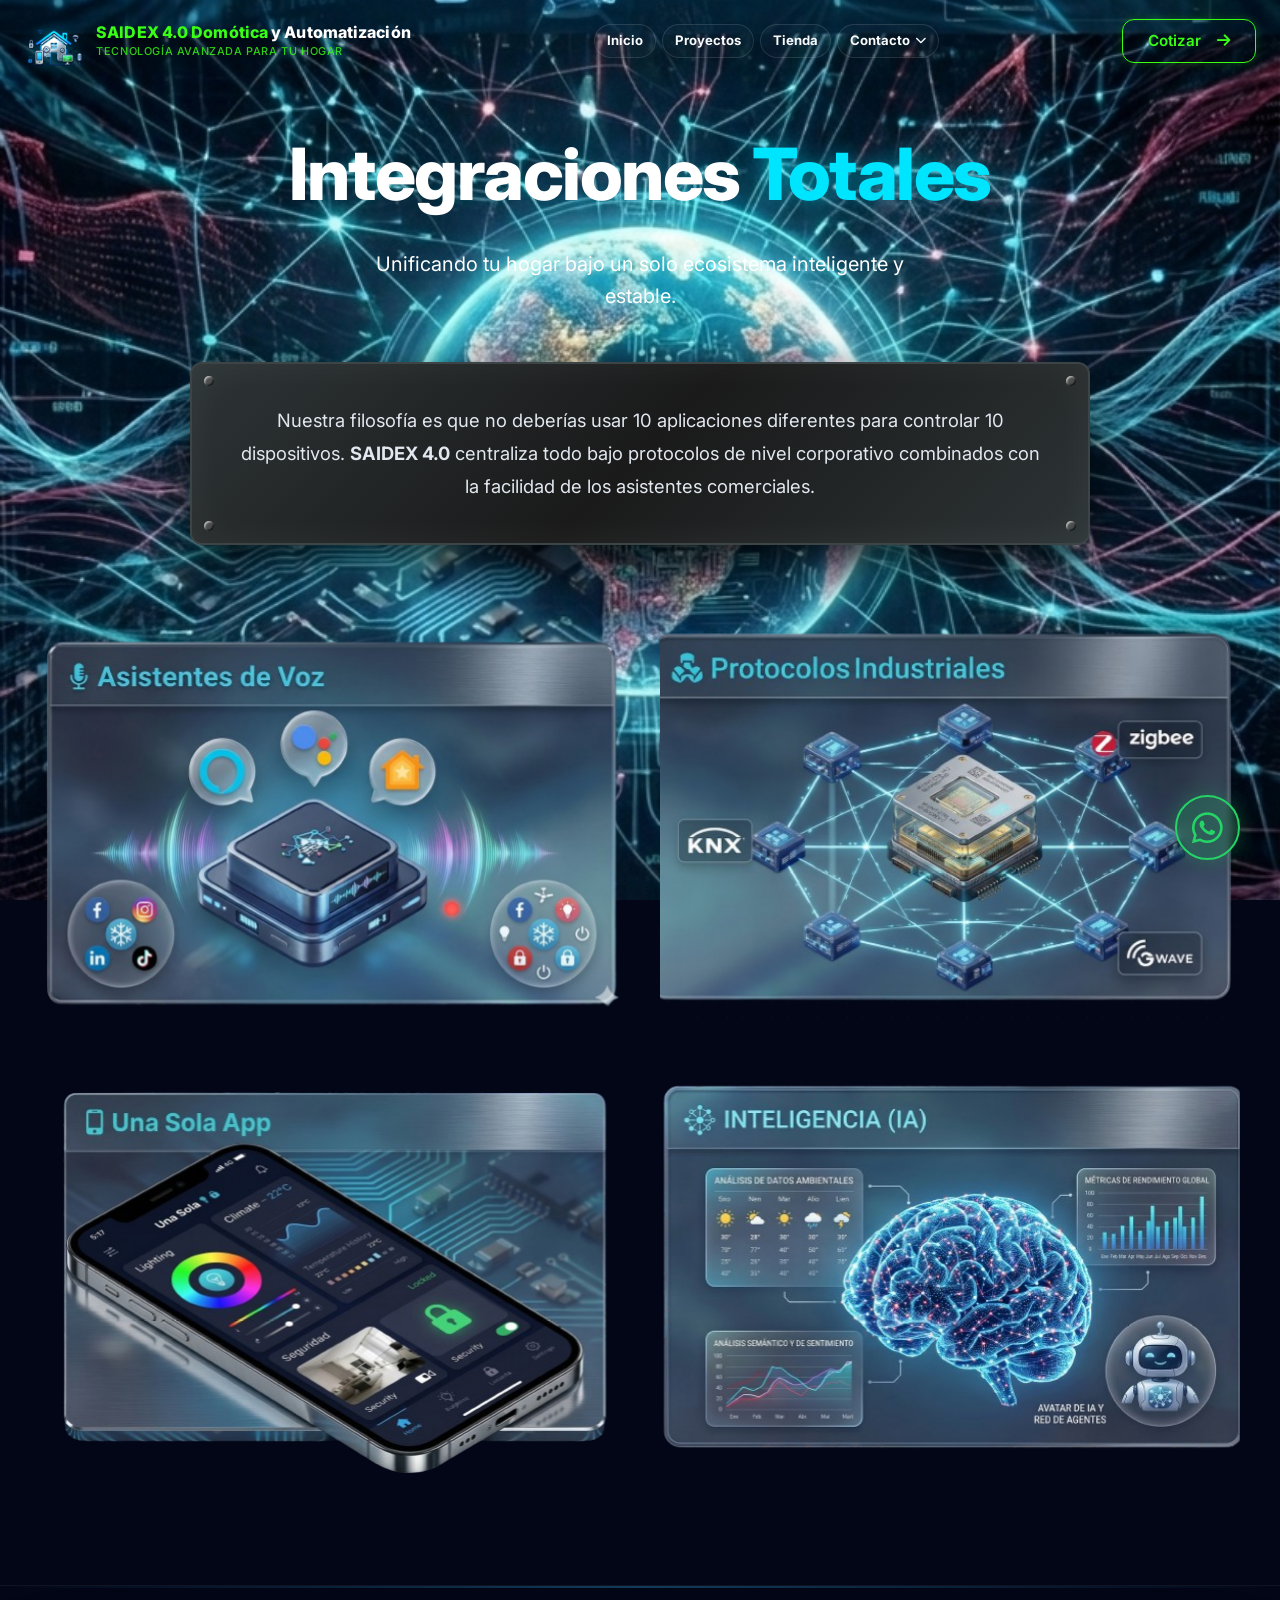
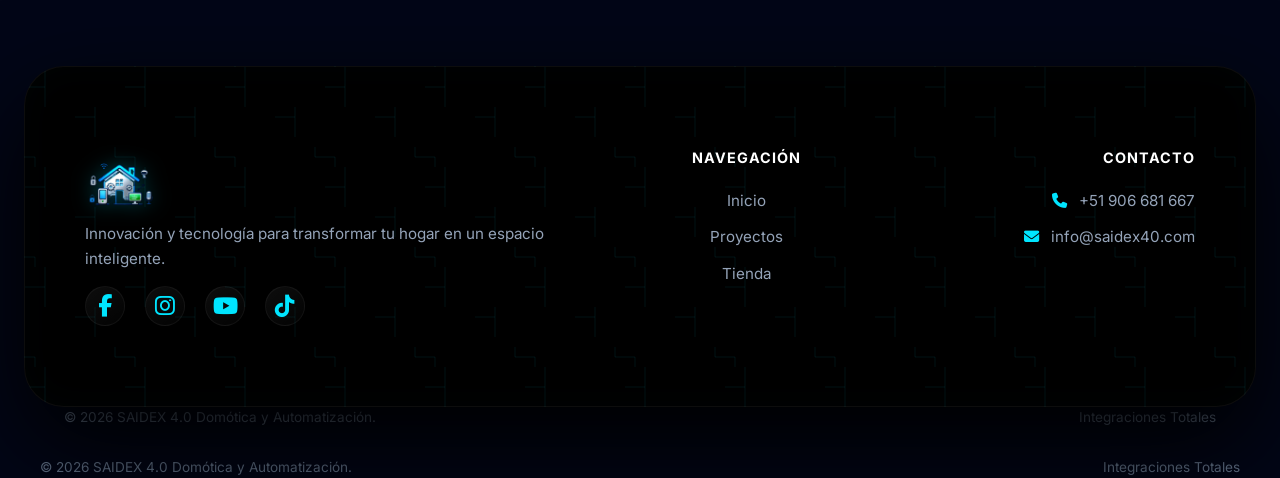
==== integraciones.html @ 04c14469 "feat: complete portal modernization with cyber-neon aesthetic and standardized footer" ====
<!DOCTYPE html>
<html lang="es">

<head>
    <meta charset="UTF-8">
    <meta name="viewport" content="width=device-width, initial-scale=1.0">
    <title>Integraciones - SAIDEX 4.0</title>
    <link rel="preconnect" href="https://fonts.googleapis.com">
    <link rel="preconnect" href="https://fonts.gstatic.com" crossorigin>
    <link href="https://fonts.googleapis.com/css2?family=Inter:wght@300;400;500;600;700;800&display=swap"
        rel="stylesheet">
    <link rel="stylesheet" href="https://cdnjs.cloudflare.com/ajax/libs/font-awesome/6.4.0/css/all.min.css">
    <link rel="stylesheet" href="css/style.css">
    <!-- Favicon -->
    <link rel="icon" type="image/png" href="assets/logo.png">
    <style>
        .bg-nodes {
            background-color: #020617;
            background-image: url('assets/integraciones.png');
            background-size: cover;
            background-position: center;
            background-attachment: fixed;
        }

        /* Brushed Metal Philosophy Panel */
        .filosofia-metal-panel {
            background: linear-gradient(135deg, #2d3436 0%, #1a1a1a 50%, #2d3436 100%);
            border: 2px solid #3d4446;
            border-radius: 12px;
            padding: 40px;
            position: relative;
            box-shadow: 0 20px 50px rgba(0, 0, 0, 0.8), inset 0 0 40px rgba(255, 255, 255, 0.05);
            max-width: 900px;
            margin: -30px auto 60px;
            text-align: center;
        }

        .filosofia-metal-panel::before,
        .filosofia-metal-panel::after,
        .filosofia-metal-panel .rivet-bl,
        .filosofia-metal-panel .rivet-br {
            content: '';
            position: absolute;
            width: 10px;
            height: 10px;
            background: #555;
            border-radius: 50%;
            box-shadow: inset -1px -1px 2px #000, inset 1px 1px 2px #fff;
            opacity: 0.8;
        }

        .filosofia-metal-panel::before {
            top: 12px;
            left: 12px;
        }

        .filosofia-metal-panel::after {
            top: 12px;
            right: 12px;
        }

        .rivet-bl {
            bottom: 12px;
            left: 12px;
        }

        .rivet-br {
            bottom: 12px;
            right: 12px;
        }

        /* Glassmorphism Feature Grid */
        .glass-feature-grid {
            display: grid;
            grid-template-columns: repeat(2, 1fr);
            gap: 40px;
            max-width: 1200px;
            margin: 0 auto;
        }

        .glass-card {
            background: transparent;
            backdrop-filter: none;
            -webkit-backdrop-filter: none;
            border: none;
            border-radius: 28px;
            padding: 0;
            text-align: left;
            transition: all 0.5s cubic-bezier(0.4, 0, 0.2, 1);
            display: flex;
            flex-direction: column;
            position: relative;
            overflow: hidden;
            height: 420px;
        }

        .glass-card:hover {
            transform: translateY(-12px) scale(1.05);
            z-index: 10;
            filter: drop-shadow(0 20px 40px rgba(0, 229, 255, 0.2));
        }

        /* Imagenes */
        .image-container-3d {
            width: 100%;
            height: 100%;
            display: flex;
            align-items: center;
            justify-content: center;
            position: relative;
            z-index: 1;
        }

        .image-container-3d img {
            width: 100%;
            height: 100%;
            object-fit: cover;
            transition: transform 0.5s ease;
        }

        .glass-card:hover .image-container-3d img {
            transform: scale(1.05) translateY(-5px);
        }

        /* Custom Badges */
        .protocol-mesh {
            position: absolute;
            top: 0;
            left: 0;
            width: 100%;
            height: 100%;
            background-image: radial-gradient(rgba(0, 229, 255, 0.1) 1px, transparent 1px);
            background-size: 15px 15px;
            opacity: 0.3;
        }

        /* Unified Pill Footer Container */
        .footer-pill {
            background-color: #000000;
            background-image: url("data:image/svg+xml,%3Csvg xmlns='http://www.w3.org/2000/svg' width='100' height='100' viewBox='0 0 100 100'%3E%3Cg stroke='%2300e5ff' stroke-opacity='0.08'%3E%3Cpath d='M0 20h20v20M20 0v20M50 50h20v20M70 40v10M90 90h10M90 80v10M10 90v10M0 90h10' fill='none'/%3E%3C/g%3E%3C/svg%3E");
            border-radius: 40px;
            padding: 80px 60px;
            margin: 0 auto;
            max-width: var(--container-max);
            display: grid;
            grid-template-columns: 1.8fr 1fr 1fr;
            gap: 50px;
            border: 1px solid rgba(255, 255, 255, 0.05);
            box-shadow: 0 40px 100px rgba(0, 0, 0, 1), inset 0 0 40px rgba(0, 229, 255, 0.02);
            position: relative;
            overflow: hidden;
        }

        @media (max-width: 900px) {
            .glass-feature-grid {
                grid-template-columns: 1fr;
                gap: 25px;
            }

            .glass-card {
                height: auto;
                min-height: 380px;
                padding: 30px;
            }

            .footer-pill {
                grid-template-columns: 1fr;
                text-align: center;
            }

            .filosofia-metal-panel {
                padding: 30px 20px;
                margin: 0 20px 40px;
            }
        }

        /* Nav Transition */
        .navbar.scrolled {
            background: rgba(2, 6, 23, 0.9);
            backdrop-filter: blur(15px);
            -webkit-backdrop-filter: blur(15px);
            padding: 15px 0;
            box-shadow: 0 4px 30px rgba(0, 0, 0, 0.3);
        }
    </style>
</head>

<body class="bg-nodes">
    <!-- Header Navigation -->
    <header class="navbar">
        <div class="container nav-container">
            <a href="index.html" class="logo">
                <img src="assets/logo.png" alt="SAIDEX 4.0" class="logo-img">
                <div class="logo-text">
                    <span class="company-name"><span class="brand-highlight">SAIDEX 4.0 Domótica</span> y
                        Automatización</span>
                    <span class="company-tagline">Tecnología avanzada para tu hogar</span>
                </div>
            </a>
            <nav class="nav-links">
                <a href="index.html" class="nav-item">Inicio</a>
                <a href="proyectos.html" class="nav-item">Proyectos</a>
                <a href="tienda.html" class="nav-item">Tienda</a>
                <a href="#contacto" class="nav-item">Contacto <i class="fa-solid fa-chevron-down"
                        style="font-size: 0.7rem; margin-left: 5px;"></i></a>
            </nav>
            <div class="nav-actions">
                <a href="index.html#cotizar" class="btn btn-primary"
                    style="background: linear-gradient(90deg, #F97316, #EA580C); border: none; padding: 10px 25px; border-radius: 12px; font-weight: 600;">Cotizar
                    <i class="fa-solid fa-arrow-right" style="margin-left: 8px;"></i></a>
            </div>
            <div class="menu-toggle" id="mobile-menu-btn">
                <i class="fa-solid fa-bars" style="color: #FFF; font-size: 1.5rem;"></i>
            </div>
        </div>
    </header>

    <main>
        <!-- Hero Section -->
        <section class="hero-integraciones" style="padding: 120px 0 80px; text-align: center;">
            <div class="container">
                <h1
                    style="font-size: 4.5rem; font-weight: 800; color: #FFF; margin-bottom: 20px; letter-spacing: -1.5px;">
                    Integraciones <span
                        style="color: #00E5FF; text-shadow: 0 0 20px rgba(0, 229, 255, 0.4);">Totales</span>
                </h1>
                <p style="font-size: 1.25rem; color: #FFFFFF; max-width: 600px; margin: 0 auto; line-height: 1.6;">
                    Unificando tu hogar bajo un solo ecosistema inteligente y estable.
                </p>
            </div>
        </section>

        <section style="padding-bottom: 100px;">
            <div class="container">
                <!-- Philosophy Brushed Metal Panel -->
                <div class="filosofia-metal-panel">
                    <span class="rivet-bl"></span>
                    <span class="rivet-br"></span>
                    <p style="font-size: 1.15rem; color: #E2E8F0; line-height: 1.8; margin: 0;">
                        Nuestra filosofía es que no deberías usar 10 aplicaciones diferentes para controlar 10
                        dispositivos.
                        <strong>SAIDEX 4.0</strong> centraliza todo bajo protocolos de nivel corporativo combinados con
                        la facilidad de los asistentes comerciales.
                    </p>
                </div>

                <!-- Integration Grid -->
                <div class="glass-feature-grid">
                    <!-- Asistentes de Voz -->
                    <div class="glass-card">
                        <div class="image-container-3d">
                            <img src="assets/asistentevoz.png" alt="Asistentes de Voz">
                        </div>
                    </div>

                    <!-- Protocolos Industriales -->
                    <div class="glass-card">
                        <div class="protocol-mesh"></div>

                        <div class="image-container-3d"
                            style="display:flex; justify-content:center; align-items:center;">
                            <img src="assets/protocolosindustriales.png" alt="Protocolo Industrial">
                        </div>
                    </div>

                    <!-- Una Sola App -->
                    <div class="glass-card">
                        <div class="image-container-3d">
                            <img src="assets/unasolaapp.png" alt="Una Sola App">
                        </div>
                    </div>

                    <!-- Inteligencia Artificial -->
                    <div class="glass-card">
                        <div class="image-container-3d">
                            <img src="assets/inteligencia.png" alt="Inteligencia Artificial">
                        </div>
                    </div>
                </div>
            </div>
        </section>
    </main>

    <!-- Footer Unified Pill -->
    <footer class="footer" id="contacto">
        <div class="container">
            <div class="footer-pill">
                <!-- Column 1: Brand -->
                <div class="brand-col">
                    <img src="assets/logo.png" alt="SAIDEX 4.0" style="height: 60px; filter: drop-shadow(0 0 10px rgba(0, 229, 255, 0.3)); margin-bottom: 15px;">
                    <p>Innovación y tecnología para transformar tu hogar en un espacio inteligente.</p>
                    <div class="social-links" style="margin-top: 15px; display: flex; gap: 20px;">
                        <a href="https://www.facebook.com/share/1DKk2KMXqo/" target="_blank" style="color: #00E5FF; font-size: 1.4rem;"><i class="fa-brands fa-facebook-f"></i></a>
                        <a href="https://www.instagram.com/capri4431?igsh=cWtvcjdqN3Vhbjgz" target="_blank" style="color: #00E5FF; font-size: 1.4rem;"><i class="fa-brands fa-instagram"></i></a>
                        <a href="https://youtube.com/@jesusronaldocesararellanas5388/community?si=2w9Oj341CV9DP4Bu" target="_blank" style="color: #00E5FF; font-size: 1.4rem;"><i class="fa-brands fa-youtube"></i></a>
                        <a href="https://www.tiktok.com/@arellanasanchez2006" target="_blank" style="color: #00E5FF; font-size: 1.4rem;"><i class="fa-brands fa-tiktok"></i></a>
                    </div>
                </div>

                <!-- Column 2: Navigation -->
                <div class="nav-col">
                    <h4>NAVEGACIÓN</h4>
                    <ul>
                        <li><a href="index.html">Inicio</a></li>
                        <li><a href="proyectos.html">Proyectos</a></li>
                        <li><a href="tienda.html">Tienda</a></li>
                    </ul>
                </div>

                <!-- Column 3: Contact -->
                <div class="contact-col">
                    <h4>CONTACTO</h4>
                    <ul>
                        <li><i class="fa-solid fa-phone" style="color: #00E5FF; margin-right:8px;"></i> +51 906 681 667</li>
                        <li><i class="fa-solid fa-envelope" style="color: #00E5FF; margin-right:8px;"></i> info@saidex40.com</li>
                    </ul>
                </div>
            </div>
            <div style="display:flex; justify-content: space-between; padding: 0 40px;">
                <p style="color: #64748B; font-size: 0.85rem;">&copy; 2026 SAIDEX 4.0 Domótica y Automatización.</p>
                <p style="color: #64748B; font-size: 0.85rem;">Integraciones Totales</p>
            </div>
        </div>
    </footer>
            <div style="display:flex; justify-content: space-between; padding: 0 40px;">
                <p style="color: #64748B; font-size: 0.85rem;">&copy; 2026 SAIDEX 4.0 Domótica y Automatización.</p>
                <p style="color: #64748B; font-size: 0.85rem;">Integraciones Totales</p>
            </div>
        </div>
    </footer>

    <!-- Floating WhatsApp Button Redesigned -->
    <a href="https://wa.me/51906681667" class="whatsapp-float"
        style="position: fixed; bottom: 40px; right: 40px; width: 65px; height: 65px; background: rgba(37, 211, 102, 0.2); backdrop-filter: blur(5px); border: 2px solid #25D366; color: #25D366; border-radius: 50%; display: flex; align-items: center; justify-content: center; font-size: 2.2rem; z-index: 100; box-shadow: 0 0 20px rgba(37, 211, 102, 0.3);"
        target="_blank" rel="noopener noreferrer">
        <i class="fa-brands fa-whatsapp"></i>
    </a>
    <script src="js/script.js"></script>
</body>

</html>
---- css/style.css ----
/* 
  Theme Variables 
*/
:root {
  /* Colors */
  --bg-dark-primary: #020617;
  /* Very dark blue for header/footer */
  --bg-dark-secondary: #0F172A;
  /* Slightly lighter for hero/stats */
  --bg-dark-surface: #1E293B;
  /* For dark cards or elements */

  --bg-light: #F8FAFC;
  /* White/Light gray section background */
  --bg-white: #FFFFFF;

  --brand-orange: #F97316;
  --brand-orange-hover: #EA580C;

  --brand-blue-accent: #38BDF8;
  /* Light blue neon accent text */
  --brand-blue-secondary: #0EA5E9;
  --brand-cyan: #00E5FF;
  --neon-green: #39FF14;
  --neon-green-glow: rgba(57, 255, 20, 0.5);
  --menu-blue: #87CEEB;
  --menu-blue-glow: rgba(135, 206, 235, 0.5);

  /* Text Colors */
  --text-white: #F8FAFC;
  --text-dark: #0F172A;
  --text-gray-light: #94A3B8;
  /* Gray for dark backgrounds */
  --text-gray-dark: #475569;
  /* Gray for light backgrounds */

  /* Layout */
  --container-max: 1280px;
  --section-padding: 80px 20px;

  /* Typography */
  --font-primary: 'Inter', sans-serif;

  /* Effects */
  --shadow-sm: 0 1px 2px 0 rgb(0 0 0 / 0.05);
  --shadow-md: 0 4px 6px -1px rgb(0 0 0 / 0.1), 0 2px 4px -2px rgb(0 0 0 / 0.1);
  --shadow-lg: 0 10px 15px -3px rgb(0 0 0 / 0.1), 0 4px 6px -4px rgb(0 0 0 / 0.1);

  --transition: 0.3s ease-in-out;
}

/* 
  Reset & Base styles
*/
* {
  margin: 0;
  padding: 0;
  box-sizing: border-box;
}

html {
  scroll-behavior: smooth;
}

body {
  font-family: var(--font-primary);
  background-color: var(--bg-dark-secondary);
  color: var(--text-white);
  line-height: 1.5;
  -webkit-font-smoothing: antialiased;
}

/* 
  ANIMATION FRAMEWORK - PHASE 1
*/
.reveal-on-scroll {
  opacity: 0;
  transform: translate3d(0, 40px, 0) scale(0.98);
  filter: blur(8px);
  transition: 
    opacity 1s cubic-bezier(0.22, 1, 0.36, 1),
    transform 1s cubic-bezier(0.22, 1, 0.36, 1),
    filter 0.9s ease;
  transition-delay: var(--reveal-delay, 0ms);
  will-change: opacity, transform, filter;
}

.reveal-on-scroll.reveal-left { transform: translate3d(-50px, 0, 0) scale(0.98); }
.reveal-on-scroll.reveal-right { transform: translate3d(50px, 0, 0) scale(0.98); }
.reveal-on-scroll.reveal-zoom { transform: translate3d(0, 30px, 0) scale(0.9); }

.reveal-on-scroll.is-visible {
  opacity: 1;
  transform: translate3d(0, 0, 0) scale(1);
  filter: blur(0);
}

/* Hero Specific Adjustments */
.hero .reveal-on-scroll {
  transition-duration: 1.2s;
}

/* Keyframes for Hero Interactivity */
@keyframes heroFloat {
  0%, 100% { transform: translate3d(0, 0, 0) rotate(-5deg); }
  50% { transform: translate3d(0, -15px, 0) rotate(-3.5deg); }
}

@keyframes heroGlowPulse {
  0%, 100% { box-shadow: 0 20px 50px rgba(0, 0, 0, 0.5), 0 0 30px rgba(56, 189, 248, 0.15); }
  50% { box-shadow: 0 30px 70px rgba(0, 0, 0, 0.6), 0 0 60px rgba(56, 189, 248, 0.35); }
}

/* Reduced Motion Support */
@media (prefers-reduced-motion: reduce) {
  .reveal-on-scroll {
    opacity: 1 !important;
    transform: none !important;
    filter: none !important;
    transition: none !important;
  }
}


.container {
  width: 100%;
  max-width: var(--container-max);
  margin: 0 auto;
  padding: 0 24px;
}

a {
  text-decoration: none;
  color: inherit;
  transition: var(--transition);
}

ul {
  list-style: none;
}

img {
  max-width: 100%;
  display: block;
}

/* 
  Buttons 
*/
.btn {
  display: inline-flex;
  align-items: center;
  justify-content: center;
  gap: 8px;
  padding: 10px 24px;
  font-size: 0.95rem;
  font-weight: 600;
  border-radius: 6px;
  cursor: pointer;
  transition: var(--transition);
  border: 1px solid transparent;
}

.btn-primary {
  background-color: var(--brand-orange);
  color: #fff;
}

.btn-primary:hover {
  background-color: var(--brand-orange-hover);
  transform: translateY(-2px);
  box-shadow: 0 4px 14px rgba(249, 115, 22, 0.4);
}

.btn-outline {
  background-color: transparent;
  color: var(--text-white);
  border-color: rgba(255, 255, 255, 0.2);
}

.btn-outline:hover {
  background-color: rgba(255, 255, 255, 0.05);
  border-color: var(--text-white);
}

.btn-cyan {
  background-color: #00E5FF;
  color: #020617;
  border-color: transparent;
  font-weight: 700;
}

.btn-cyan:hover {
  background-color: #00B8D4;
  transform: translateY(-2px);
  box-shadow: 0 4px 14px rgba(0, 229, 255, 0.5);
  color: #020617;
}

/* 
  Header & Navbar 
*/
.navbar {
  position: fixed;
  top: 0;
  width: 100%;
  background-color: transparent;
  min-height: 80px;
  backdrop-filter: none;
  border-bottom: 1px solid transparent;
  z-index: 1000;
  padding: 15px 0;
  transition: all 0.4s ease;
}

.navbar.scrolled {
  background-color: rgba(2, 6, 23, 0.95);
  backdrop-filter: blur(10px);
  -webkit-backdrop-filter: blur(10px);
  border-bottom: 1px solid rgba(255, 255, 255, 0.05);
  box-shadow: 0 4px 20px rgba(0, 0, 0, 0.5);
}

.nav-container {
  display: flex;
  align-items: center;
  justify-content: space-between;
  width: 100%;
}

/* Logo */
.logo {
  display: flex;
  align-items: center;
  gap: 12px;
  text-decoration: none;
  min-width: fit-content;
}

.logo-img {
  height: 52px;
  width: auto;
  object-fit: contain;
  transition: transform 0.3s ease;
  animation: rotateLogo3D 10s linear infinite;
  filter: drop-shadow(0 0 8px rgba(0, 229, 255, 0.3));
  transform-style: preserve-3d;
}

@keyframes rotateLogo3D {
  0% { transform: perspective(500px) rotateY(0deg); }
  100% { transform: perspective(500px) rotateY(360deg); }
}

.logo-text {
  display: flex;
  flex-direction: column;
  justify-content: center;
}

.company-name {
  color: #FFF;
  font-size: 1.0rem;
  font-weight: 800;
  line-height: 1.2;
  letter-spacing: 0.1px;
  white-space: nowrap;
}

.brand-highlight {
  color: var(--neon-green);
  display: inline-block;
}

.company-tagline {
  color: var(--neon-green);
  font-size: 0.68rem;
  font-weight: 500;
  text-transform: uppercase;
  letter-spacing: 0.6px;
  margin-top: 1px;
  opacity: 0.8;
}

.logo:hover .logo-img {
  transform: scale(1.05);
}

/* Nav Links */
.nav-links {
  display: flex;
  align-items: center;
  gap: 6px;
  flex: 1;
  justify-content: center;
  /* Center the menu in the available space */
}

.nav-item {
  color: var(--text-white);
  font-size: 0.82rem;
  font-weight: 700;
  position: relative;
  padding: 6px 12px;
  border: 1px solid rgba(255, 255, 255, 0.12);
  border-radius: 50px;
  /* Pillow-style buttons like modern UI */
  transition: all 0.3s cubic-bezier(0.4, 0, 0.2, 1);
  text-decoration: none;
  background: rgba(255, 255, 255, 0.02);
  display: flex;
  align-items: center;
  justify-content: center;
  white-space: nowrap;
}

.nav-item:hover,
.nav-item.active {
  color: var(--bg-dark-primary) !important;
  border-color: var(--neon-green) !important;
  box-shadow: 0 0 12px var(--neon-green-glow);
  background: var(--neon-green) !important;
  transform: translateY(-1px);
}

.nav-item.active {
  background: var(--neon-green);
  color: var(--bg-dark-primary) !important;
  border-color: var(--neon-green);
  box-shadow: 0 0 8px var(--neon-green);
}

/* Remove old underline */
.nav-item.active::after {
  display: none !important;
}

.dropdown-icon {
  font-size: 0.7rem;
  margin-left: 6px;
  transition: transform 0.3s ease;
}

.nav-item a {
  color: inherit;
  text-decoration: none;
  display: flex;
  align-items: center;
  gap: 6px;
  line-height: 1;
}

.nav-item:hover .dropdown-icon {
  transform: rotate(180deg);
  color: var(--bg-dark-primary);
}

/* Nav Actions - Neon Green Outlines */
.nav-actions {
  display: flex;
  align-items: center;
  gap: 15px;
}

.btn-primary {
  background: transparent !important;
  border: 1px solid var(--neon-green) !important;
  color: var(--neon-green) !important;
  box-shadow: 0 0 10px rgba(57, 255, 20, 0.2);
}

.btn-primary:hover {
  background: var(--neon-green) !important;
  color: #000 !important;
  box-shadow: 0 0 20px var(--neon-green-glow);
  transform: translateY(-2px);
}

.btn-outline {
  border: 1px solid rgba(255, 255, 255, 0.2) !important;
  color: #FFF !important;
}

.btn-outline:hover {
  border-color: var(--neon-green) !important;
  color: var(--neon-green) !important;
  box-shadow: 0 0 15px var(--neon-green-glow);
}

/* Mega Menu Dropdown */
.has-dropdown {
  position: relative;
}

.mega-menu {
  position: absolute;
  top: 100%;
  left: 50%;
  transform: translateX(-50%) translateY(10px);
  background-color: var(--bg-dark-surface);
  border: 1px solid rgba(255, 255, 255, 0.1);
  border-radius: 8px;
  padding: 24px;
  width: max-content;
  opacity: 0;
  visibility: hidden;
  transition: all 0.3s ease;
  box-shadow: var(--shadow-lg);
  margin-top: 10px;
}

.has-dropdown:hover .mega-menu {
  opacity: 1;
  visibility: visible;
  transform: translateX(-50%) translateY(0);
}

.mega-menu-content {
  display: flex;
  gap: 48px;
}

.mega-col h3 {
  font-size: 0.95rem;
  color: var(--text-white);
  margin-bottom: 16px;
  padding-bottom: 8px;
  border-bottom: 1px solid rgba(255, 255, 255, 0.1);
}

.mega-col ul {
  display: flex;
  flex-direction: column;
  gap: 12px;
}

.mega-col a {
  color: var(--text-gray-light);
  font-size: 0.85rem;
  transition: var(--transition);
}

.mega-col a:hover {
  color: var(--brand-blue-accent);
}

/* Nav Actions */
.nav-actions {
  display: flex;
  align-items: center;
  gap: 16px;
}

.menu-toggle {
  display: none;
  background: none;
  border: none;
  color: var(--text-white);
  font-size: 1.5rem;
  cursor: pointer;
}

/* 
  Hero Section 
*/
.hero {
  position: relative;
  min-height: 90vh;
  display: flex;
  align-items: center;
  padding-top: 80px;
  /* Offset for fixed header */
  background-color: var(--bg-dark-primary);
  overflow: hidden;
}

/* Hero Carousel */
.hero-carousel {
  position: absolute;
  top: 0;
  left: 0;
  width: 100%;
  height: 100%;
  z-index: 0;
  overflow: hidden;
}

.carousel-slide {
  position: absolute;
  top: 0;
  left: 0;
  width: 100%;
  height: 100%;
  background-size: cover;
  background-position: center;
  opacity: 0;
  transition: opacity 1.5s ease-in-out, transform 8s linear;
  transform: scale(1);
}

.carousel-slide.active {
  opacity: 1;
  transform: scale(1.1);
  /* Soft zoom parallax */
}

/* Particles Canvas */
.particle-canvas {
  position: absolute;
  top: 0;
  left: 0;
  width: 100%;
  height: 100%;
  z-index: 1;
  pointer-events: none;
}



.hero-container {
  display: grid;
  grid-template-columns: 60% 40%;
  align-items: center;
  position: relative;
  z-index: 2;
  height: 100%;
}



.hero-title {
  font-size: 4rem;
  font-weight: 800;
  line-height: 1.1;
  margin-bottom: 24px;
  color: #FFFFFF;
  text-shadow: 0 4px 15px rgba(0, 0, 0, 0.9), 0 2px 5px rgba(0, 0, 0, 0.8);
}

.text-neon-blue {
  color: #00E5FF;
  text-shadow: 0 0 15px rgba(0, 229, 255, 0.6), 0 0 30px rgba(0, 229, 255, 0.3);
}

.hero-subtitle {
  font-size: 1.5rem;
  font-weight: 600;
  margin-bottom: 16px;
  color: #FFFFFF;
  text-shadow: 0 4px 10px rgba(0, 0, 0, 0.9), 0 2px 5px rgba(0, 0, 0, 0.8);
}

.hero-text {
  font-size: 1.1rem;
  color: #FFFFFF;
  max-width: 90%;
  margin-bottom: 40px;
  text-shadow: 0 2px 10px rgba(0, 0, 0, 0.9);
}

.hero-actions {
  display: flex;
  gap: 20px;
  margin-bottom: 40px;
}

.btn-large {
  padding: 14px 32px;
  font-size: 1.1rem;
}

.hero-trust {
  display: flex;
  gap: 24px;
  font-size: 0.9rem;
  color: var(--text-gray-light);
}

.hero-trust span {
  display: flex;
  align-items: center;
  gap: 8px;
}

.hero-trust i {
  color: var(--brand-blue-accent);
}

.hero-image {
  display: flex;
  justify-content: flex-end;
  position: relative;
}

/* Smartphone Mockup Placeholder */
.phone-mockup-placeholder {
  width: 320px;
  height: 650px;
  background: url('https://images.unsplash.com/photo-1555774698-0b77e0d5fac6?ixlib=rb-4.0.3&auto=format&fit=crop&w=600&q=80') center/cover;
  border-radius: 40px;
  border: 10px solid #1E293B;
  box-shadow: 0 20px 50px rgba(0, 0, 0, 0.5), 0 0 40px rgba(56, 189, 248, 0.2);
  transform: rotate(-5deg);
  transform-origin: center center;
  animation: heroFloat 8s ease-in-out infinite, heroGlowPulse 5s ease-in-out infinite;
}

/* 
  About Section
*/
.about-section {
  padding: 100px 0;
  position: relative;
  background-color: var(--bg-white);
}

.relative-z {
  position: relative;
  z-index: 2;
}

.about-glass-grid {
  display: grid;
  grid-template-columns: 1fr 1fr;
  gap: 30px;
}

.about-glass-card {
  background: var(--bg-light);
  border: 1px solid rgba(0, 0, 0, 0.05);
  border-radius: 16px;
  box-shadow: 0 10px 30px rgba(0, 0, 0, 0.03);
  transition: transform 0.3s ease, border-color 0.3s ease, box-shadow 0.3s ease;
}

.about-glass-card:hover {
  transform: translateY(-5px);
  border-color: rgba(14, 165, 233, 0.3);
  box-shadow: 0 15px 35px rgba(0, 0, 0, 0.08);
}

.glass-card-content {
  padding: 40px;
}

.about-glass-subtitle {
  font-size: 1.5rem;
  color: var(--text-dark);
  font-weight: 700;
  margin-bottom: 20px;
}

.about-glass-text {
  color: var(--text-gray-dark);
  font-size: 0.95rem;
  line-height: 1.8;
  margin-bottom: 0;
}

.about-glass-list {
  display: flex;
  flex-direction: column;
  gap: 25px;
}

.about-glass-list li {
  display: flex;
  align-items: flex-start;
  gap: 16px;
  color: var(--text-gray-dark);
  line-height: 1.6;
}

.about-glass-list i {
  font-size: 1.5rem;
  color: var(--brand-blue-accent);
  margin-top: 2px;
}

.about-glass-list strong {
  color: var(--text-dark);
  font-weight: 600;
}

@media (max-width: 1024px) {
  .about-glass-grid {
    grid-template-columns: 1fr;
  }
}



/* 
  Features Strip 
*/
.features-strip {
  background-color: var(--bg-dark-secondary);
  padding: 40px 0;
  border-bottom: 1px solid rgba(255, 255, 255, 0.05);
  box-shadow: var(--shadow-lg);
  position: relative;
  z-index: 10;
}

.features-container {
  display: flex;
  justify-content: space-between;
  align-items: center;
}

.feature-item {
  display: flex;
  align-items: center;
  gap: 16px;
  flex: 1;
  padding: 0 20px;
  border-right: 1px solid rgba(255, 255, 255, 0.1);
}

.feature-item:last-child {
  border-right: none;
}

.feature-icon {
  font-size: 2rem;
  color: var(--brand-blue-secondary);
  display: flex;
  align-items: center;
  justify-content: center;
  width: 50px;
  height: 50px;
  background-color: rgba(14, 165, 233, 0.1);
  border-radius: 12px;
}

.feature-text h4 {
  font-size: 1rem;
  margin-bottom: 4px;
  color: var(--text-white);
}

.feature-text p {
  font-size: 0.85rem;
  color: var(--text-gray-light);
}

/* 
  Solutions and Projects Section
*/
.bg-light {
  background-color: var(--bg-light);
}

.dark-text {
  color: var(--text-dark);
}

.solutions-projects-section {
  padding: 80px 0;
}

.main-grid {
  display: grid;
  grid-template-columns: 2.5fr 1fr;
  gap: 40px;
}

.section-header {
  margin-bottom: 30px;
  display: flex;
  align-items: center;
}

.center-title {
  justify-content: center;
  gap: 20px;
}

.space-between {
  justify-content: space-between;
}

.dots-decorator {
  color: var(--brand-blue-secondary);
  font-size: 1.5rem;
  letter-spacing: 2px;
}

.section-title {
  font-size: 2rem;
  font-weight: 700;
}

/* Solution Cards */
.solutions-grid {
  display: grid;
  grid-template-columns: repeat(3, 1fr);
  gap: 24px;
}

.solution-card {
  background-color: var(--bg-white);
  border-radius: 12px;
  overflow: hidden;
  box-shadow: var(--shadow-md);
  transition: var(--transition);
  border: 1px solid rgba(0, 0, 0, 0.05);
}

.solution-card:hover {
  transform: translateY(-2px);
  box-shadow: 0 10px 20px rgba(56, 189, 248, 0.4), 0 0 15px var(--brand-blue-accent);
}

/* Micro-animations for Links */
.nav-item {
  position: relative;
}

.nav-item::after {
  content: '';
  position: absolute;
  bottom: -5px;
  left: 50%;
  width: 0;
  height: 2px;
  background: var(--brand-blue-secondary);
  transition: all 0.3s ease;
  transform: translateX(-50%);
}

.nav-item:hover::after {
  width: 80%;
  box-shadow: 0 0 10px var(--brand-blue-accent);
}

/* Scroll Down Indicator */
.scroll-indicator {
  position: absolute;
  bottom: 30px;
  left: 50%;
  transform: translateX(-50%);
  display: flex;
  flex-direction: column;
  align-items: center;
  gap: 8px;
  color: var(--brand-blue-secondary);
  font-size: 0.8rem;
  font-weight: 500;
  opacity: 0.7;
  cursor: pointer;
  z-index: 10;
}

.mouse-icon {
  width: 24px;
  height: 40px;
  border: 2px solid var(--brand-blue-secondary);
  border-radius: 12px;
  position: relative;
}

.mouse-wheel {
  width: 4px;
  height: 8px;
  background: var(--brand-blue-secondary);
  border-radius: 2px;
  position: absolute;
  top: 8px;
  left: 50%;
  transform: translateX(-50%);
  animation: mouseScroll 1.5s infinite;
}

@keyframes mouseScroll {
  0% { transform: translate(-50%, 0); opacity: 1; }
  100% { transform: translate(-50%, 15px); opacity: 0; }
}


.card-image {
  position: relative;
  height: 180px;
}

.img-placeholder {
  width: 100%;
  height: 100%;
  background-color: #E2E8F0;
  background-size: cover;
  background-position: center;
}

.bg-blue-img {
  background-image: url('../assets/thumb_sistemas.png');
}

.bg-blue-img2 {
  background-image: url('../assets/thumb_integraciones.png');
}

.bg-blue-img3 {
  background-image: url('../assets/thumb_servicios.png');
}

.card-icon {
  position: absolute;
  bottom: -20px;
  left: 20px;
  width: 50px;
  height: 50px;
  background-color: var(--bg-dark-primary);
  color: var(--brand-blue-secondary);
  border-radius: 50%;
  display: flex;
  align-items: center;
  justify-content: center;
  font-size: 1.2rem;
  border: 4px solid var(--bg-white);
  box-shadow: var(--shadow-sm);
}

.card-content {
  padding: 30px 20px 20px;
}

.card-content h3 {
  color: var(--text-dark);
  font-size: 1.25rem;
  margin-bottom: 16px;
}

.card-content ul {
  margin-bottom: 24px;
}

.card-content li {
  color: var(--text-gray-dark);
  font-size: 0.9rem;
  margin-bottom: 8px;
  display: flex;
  align-items: flex-start;
  gap: 8px;
}

.text-green {
  color: #10B981;
  margin-top: 4px;
}

.btn-text {
  color: var(--brand-blue-secondary);
  font-weight: 600;
  font-size: 0.95rem;
  display: inline-flex;
  align-items: center;
  gap: 8px;
}

.btn-text:hover {
  color: var(--brand-blue-accent);
}

/* Projects Column */
.btn-text-small {
  color: var(--brand-blue-secondary);
  font-size: 0.85rem;
  font-weight: 600;
}

.projects-list {
  display: flex;
  flex-direction: column;
  gap: 20px;
}

.project-mini-card {
  background-color: var(--bg-white);
  border-radius: 12px;
  overflow: hidden;
  box-shadow: var(--shadow-sm);
}

.project-img {
  height: 120px;
  position: relative;
  background-size: cover;
  background-position: center;
}

.bg-house-img {
  background-image: url('../assets/thumb_residencial.png');
}

.bg-office-img {
  background-image: url('../assets/thumb_comercial.png');
}

.bg-apt-img {
  background-image: url('../assets/thumb_departamento.png');
}

.badge {
  position: absolute;
  bottom: 10px;
  left: 10px;
  background-color: rgba(2, 6, 23, 0.8);
  color: white;
  font-size: 0.7rem;
  padding: 4px 8px;
  border-radius: 4px;
  font-weight: 500;
  backdrop-filter: blur(4px);
}

.project-info {
  padding: 12px 15px;
}

.project-info h4 {
  color: var(--text-dark);
  font-size: 1rem;
  margin-bottom: 4px;
}

.project-info p {
  color: var(--text-gray-dark);
  font-size: 0.75rem;
}

/* 
  Stats Section
*/
.stats-section {
  padding: 50px 0;
  border-top: 1px solid rgba(255, 255, 255, 0.05);
}

.stats-container {
  display: flex;
  justify-content: space-between;
  align-items: center;
}

.stat-item {
  display: flex;
  flex-direction: column;
  align-items: center;
  text-align: center;
}

.stat-icon {
  font-size: 2.5rem;
  margin-bottom: 12px;
}

.stat-item h3 {
  font-size: 2.5rem;
  font-weight: 800;
  margin-bottom: 4px;
}

.stat-item p {
  color: var(--text-gray-light);
  font-size: 0.9rem;
}

/* 
  CTA Banner
*/
.cta-banner {
  padding: 60px 0;
  background-color: var(--bg-white);
}

.cta-bg {
  background: linear-gradient(135deg, rgba(14, 165, 233, 0.1), rgba(2, 6, 23, 0.5)), url('https://images.unsplash.com/photo-1558002038-1055907df827?ixlib=rb-4.0.3&auto=format&fit=crop&w=1200&q=80') center/cover;
  border-radius: 20px;
  padding: 60px 40px;
  display: flex;
  justify-content: space-between;
  align-items: center;
  box-shadow: 0 20px 40px rgba(0, 0, 0, 0.4);
  position: relative;
  overflow: hidden;
}

.cta-bg::before {
  content: '';
  position: absolute;
  top: 0;
  left: 0;
  width: 100%;
  height: 100%;
  background-color: rgba(2, 6, 23, 0.85);
  /* Dark overlay */
}

.cta-content,
.cta-actions {
  position: relative;
  z-index: 2;
}

.cta-content h2 {
  font-size: 2rem;
  margin-bottom: 8px;
}

.cta-content p {
  color: var(--text-gray-light);
  font-size: 1.1rem;
}

/* 
  Partners Strip
*/
.partners-strip {
  padding: 40px 0;
  border-bottom: 1px solid rgba(0, 0, 0, 0.05);
}

.text-center {
  text-align: center;
}

.partners-title {
  color: var(--text-gray-dark);
  font-size: 0.9rem;
  margin-bottom: 24px;
}

.partners-logos {
  display: flex;
  justify-content: center;
  align-items: center;
  gap: 40px;
  flex-wrap: wrap;
}

.partner-logo-img {
  height: 40px;
  width: auto;
  object-fit: contain;
  filter: grayscale(100%);
  opacity: 0.6;
  cursor: pointer;
  transition: all 0.3s ease;
}

.partner-logo-img:hover {
  filter: grayscale(0%);
  opacity: 1;
  transform: scale(1.05);
}

/* 
  Footer
*/
.footer {
  padding: 80px 0 30px;
  background-color: var(--bg-dark-primary);
  border-top: 1px solid rgba(255, 255, 255, 0.05);
  position: relative;
}

.footer::before {
  content: '';
  position: absolute;
  top: 0;
  left: 0;
  right: 0;
  height: 2px;
  background: linear-gradient(90deg, transparent, var(--brand-blue-accent), transparent);
  opacity: 0.3;
}

.footer-grid {
  display: grid;
  grid-template-columns: 2fr 1fr 1.2fr 1.2fr 1.5fr;
  gap: 30px;
  margin-bottom: 60px;
}

.brand-col .logo {
  margin-bottom: 24px;
  display: flex;
  justify-content: center;
}

.footer-desc {
  color: var(--text-gray-light);
  font-size: 0.95rem;
  line-height: 1.6;
  margin-bottom: 30px;
  text-align: center;
}

.social-links {
  display: flex;
  gap: 12px;
  justify-content: center;
}

.social-links a {
  display: flex;
  align-items: center;
  justify-content: center;
  width: 40px;
  height: 40px;
  background: linear-gradient(145deg, rgba(255, 255, 255, 0.05), rgba(255, 255, 255, 0.01));
  border: 1px solid rgba(255, 255, 255, 0.05);
  border-radius: 50%;
  color: var(--text-white);
  transition: all 0.3s ease;
  box-shadow: 0 4px 10px rgba(0, 0, 0, 0.2);
}

.social-links a:hover {
  background: var(--brand-blue-secondary);
  border-color: var(--brand-blue-accent);
  color: white;
  transform: translateY(-5px);
  box-shadow: 0 10px 20px rgba(14, 165, 233, 0.3);
}

.footer-col {
  display: flex;
  flex-direction: column;
  align-items: center;
  text-align: center;
}

.footer-col h4 {
  font-size: 0.95rem;
  font-weight: 700;
  color: var(--text-white);
  margin-bottom: 24px;
  letter-spacing: 0.5px;
  text-transform: uppercase;
  position: relative;
  padding-bottom: 12px;
  text-align: center;
}

.footer-col h4::after {
  content: '';
  position: absolute;
  bottom: 0;
  left: 50%;
  transform: translateX(-50%);
  width: 30px;
  height: 2px;
  background-color: var(--brand-blue-accent);
  border-radius: 2px;
}

.footer-col ul {
  display: flex;
  flex-direction: column;
  align-items: center;
  gap: 16px;
}

.footer-col a {
  color: var(--text-gray-light);
  font-size: 0.9rem;
  transition: all 0.3s ease;
  display: inline-flex;
  align-items: center;
}

.footer-col a:hover {
  color: var(--brand-blue-accent);
  transform: translateX(4px);
}

.contact-list {
  display: flex;
  flex-direction: column;
  align-items: center;
  gap: 10px;
}

.contact-list li {
  display: flex;
  flex-direction: column;
  align-items: center;
  text-align: center;
  gap: 6px;
  font-size: 0.9rem;
  color: var(--text-gray-light);
  line-height: 1.5;
  margin-bottom: 12px;
}

.contact-list li i {
  color: var(--brand-blue-accent);
  font-size: 1.1rem;
  margin-top: 2px;
}



.footer-bottom {
  display: flex;
  justify-content: center;
  align-items: center;
  padding-top: 25px;
  border-top: 1px solid rgba(255, 255, 255, 0.08);
  color: var(--text-gray-light);
  font-size: 0.85rem;
}

/* 
  Responsive Media Queries
*/
.menu-toggle {
  display: none;
  font-size: 1.5rem;
  color: var(--text-white);
  cursor: pointer;
  margin-left: auto;
}

@media (max-width: 1200px) {
  .footer-grid {
    grid-template-columns: repeat(3, 1fr);
    gap: 40px;
  }
}

@media (max-width: 1024px) {
  .hero-container {
    grid-template-columns: 1fr;
    text-align: center;
  }

  .hero-image {
    display: none;
  }

  .hero-actions {
    justify-content: center;
  }

  .hero-trust {
    justify-content: center;
  }

  .main-grid {
    grid-template-columns: 1fr;
  }

  .solutions-grid {
    grid-template-columns: repeat(2, 1fr);
  }

  .about-glass-grid {
    grid-template-columns: 1fr;
  }

  .partners-logos {
    gap: 30px;
  }

  .footer-grid {
    grid-template-columns: repeat(3, 1fr);
  }
}

@media (max-width: 480px) {
  .logo-img {
    height: 40px;
  }

  .company-name {
    font-size: 0.85rem;
  }

  .company-tagline {
    font-size: 0.6rem;
  }
}

@media (max-width: 1150px) {
  .menu-toggle {
    display: block;
  }

  .nav-links {
    display: none;
    position: absolute;
    top: 100%;
    left: 0;
    width: 100%;
    background-color: var(--bg-dark-primary);
    flex-direction: column;
    padding: 20px 0;
    box-shadow: 0 10px 20px rgba(0, 0, 0, 0.5);
  }

  .nav-actions {
    display: none;
    width: 100%;
    flex-direction: column;
    padding: 0 20px;
    margin-top: 10px;
  }

  .nav-links.mobile-active,
  .nav-actions.mobile-active {
    display: flex;
  }

  .nav-item {
    width: 100%;
    text-align: center;
    padding: 15px 0;
    border-bottom: 1px solid rgba(255, 255, 255, 0.05);
  }

  .nav-actions .btn {
    width: 100%;
    margin-bottom: 10px;
  }

  .dropdown-menu {
    position: static;
    opacity: 1;
    visibility: visible;
    transform: none;
    box-shadow: none;
    border-top: none;
    display: none;
  }

  .has-dropdown.mobile-active .dropdown-menu {
    display: block;
    background: rgba(0, 0, 0, 0.2);
  }

  .mega-menu-content {
    grid-template-columns: 1fr;
    gap: 20px;
  }

  .section-title {
    font-size: 2rem;
  }

  .about-section {
    padding: 60px 0;
  }

  .hero-title {
    font-size: 2.5rem;
  }

  .hero-subtitle {
    font-size: 1rem;
  }

  .features-container {
    flex-direction: column;
    gap: 30px;
  }

  .feature-item {
    border-right: none;
    border-bottom: 1px solid rgba(255, 255, 255, 0.1);
    padding-bottom: 20px;
    width: 100%;
  }

  .feature-item:last-child {
    border-bottom: none;
    padding-bottom: 0;
  }

  .solutions-grid {
    grid-template-columns: 1fr;
  }

  .stats-container {
    flex-direction: column;
    align-items: center;
    gap: 30px;
  }

  .stat-item {
    width: 100%;
  }

  .cta-bg {
    flex-direction: column;
    text-align: center;
    gap: 30px;
  }

  .footer-grid {
    grid-template-columns: 1fr;
    gap: 40px;
  }

  .footer-bottom {
    flex-direction: column;
    gap: 10px;
    text-align: center;
  }

  .partner-logo-img {
    height: 30px;
  }

  .partners-logos {
    gap: 20px;
  }
}

/* 
  Floating WhatsApp 
*/
.whatsapp-float {
  position: fixed;
  bottom: 30px;
  right: 30px;
  background-color: #25d366;
  color: #fff;
  width: 60px;
  height: 60px;
  border-radius: 50%;
  display: flex;
  justify-content: center;
  align-items: center;
  font-size: 32px;
  box-shadow: 0 4px 15px rgba(37, 211, 102, 0.4);
  z-index: 1000;
  transition: all 0.3s ease;
  animation: pulse-wa 2s infinite cubic-bezier(0.66, 0, 0, 1);
  text-decoration: none;
}

.whatsapp-float:hover {
  transform: scale(1.1) rotate(5deg);
  background-color: #1ebe57;
  color: white;
  box-shadow: 0 6px 20px rgba(37, 211, 102, 0.6);
}

@keyframes pulse-wa {
  0% {
    box-shadow: 0 0 0 0 rgba(37, 211, 102, 0.7);
  }

  70% {
    box-shadow: 0 0 0 15px rgba(37, 211, 102, 0);
  }

  100% {
    box-shadow: 0 0 0 0 rgba(37, 211, 102, 0);
  }
}

@media (max-width: 768px) {
  .whatsapp-float {
    bottom: 20px;
    right: 20px;
    width: 50px;
    height: 50px;
    font-size: 28px;
  }
}

/* --- STORE AESTHETIC --- */
.store-grid {
  display: grid;
  grid-template-columns: repeat(auto-fit, minmax(280px, 1fr));
  gap: 30px;
  margin-top: 50px;
  padding: 0 20px;
}

.product-card {
  background: var(--bg-glass);
  border: 1px solid rgba(255, 255, 255, 0.05);
  border-radius: 16px;
  padding: 20px;
  transition: var(--transition);
  position: relative;
  overflow: hidden;
  display: flex;
  flex-direction: column;
}

.product-card::before {
  content: '';
  position: absolute;
  top: -2px;
  left: -2px;
  right: -2px;
  bottom: -2px;
  background: linear-gradient(45deg, var(--brand-blue-accent), transparent, var(--brand-orange));
  z-index: -1;
  transition: opacity 0.3s;
  opacity: 0;
  border-radius: 18px;
}

.product-card:hover {
  transform: translateY(-5px);
  box-shadow: 0 10px 30px rgba(14, 165, 233, 0.2);
}

.product-card:hover::before {
  opacity: 1;
}

.product-image {
  height: 200px;
  border-radius: 12px;
  background: rgba(0, 0, 0, 0.3);
  display: flex;
  align-items: center;
  justify-content: center;
  margin-bottom: 20px;
  overflow: hidden;
  position: relative;
}

.product-image i {
  font-size: 80px;
  color: rgba(255, 255, 255, 0.2);
  transition: var(--transition);
}

.product-card:hover .product-image i {
  color: var(--brand-blue-accent);
  text-shadow: 0 0 20px var(--brand-blue-accent);
  transform: scale(1.1);
}

.product-info {
  flex-grow: 1;
  display: flex;
  flex-direction: column;
}

.product-category {
  font-size: 0.8rem;
  color: var(--brand-orange);
  text-transform: uppercase;
  letter-spacing: 1px;
  font-weight: 600;
  margin-bottom: 8px;
}

.product-title {
  font-size: 1.25rem;
  color: var(--text-white);
  font-weight: 700;
  margin-bottom: 15px;
  line-height: 1.3;
}

.product-price-row {
  display: flex;
  justify-content: space-between;
  align-items: flex-end;
  margin-top: auto;
  border-top: 1px solid rgba(255, 255, 255, 0.1);
  padding-top: 15px;
}

.product-price {
  font-size: 1.5rem;
  font-weight: 800;
  color: var(--brand-blue-primary);
}

.product-rating {
  color: #fbcf33;
  font-size: 0.9rem;
  margin-top: 4px;
}

.btn-buy {
  background: transparent;
  color: var(--text-white);
  border: 1px solid var(--brand-blue-accent);
  padding: 10px 15px;
  border-radius: 8px;
  cursor: pointer;
  font-size: 1.1rem;
  font-weight: 600;
  transition: var(--transition);
}

.btn-buy:hover {
  background: var(--brand-blue-accent);
  color: var(--bg-dark-primary);
  box-shadow: 0 0 15px var(--brand-blue-accent);
}

/* --- FILTER STRIP --- */
.store-filters {
  display: flex;
  flex-wrap: wrap;
  justify-content: center;
  gap: 15px;
  margin-bottom: 40px;
}

.filter-btn {
  background: rgba(255, 255, 255, 0.05);
  border: 1px solid rgba(255, 255, 255, 0.1);
  color: var(--text-white);
  padding: 10px 20px;
  border-radius: 30px;
  cursor: pointer;
  font-size: 0.9rem;
  font-weight: 600;
  transition: var(--transition);
}

.filter-btn:hover {
  background: rgba(255, 255, 255, 0.1);
}

.filter-btn.active {
  background: var(--brand-blue-accent);
  color: var(--bg-dark-primary);
  box-shadow: 0 0 15px var(--brand-blue-accent);
  border-color: var(--brand-blue-accent);
}

/* --- CART SIDEBAR --- */
.cart-badge {
  background: var(--brand-orange);
  color: white;
  border-radius: 50%;
  padding: 1px 6px;
  font-size: 0.75rem;
  position: absolute;
  top: -8px;
  right: -8px;
  font-weight: bold;
}

.cart-overlay {
  position: fixed;
  top: 0;
  left: 0;
  width: 100%;
  height: 100%;
  background: rgba(0, 0, 0, 0.6);
  z-index: 1000;
  opacity: 0;
  visibility: hidden;
  transition: var(--transition);
  backdrop-filter: blur(4px);
}

.cart-overlay.active {
  opacity: 1;
  visibility: visible;
}

.cart-sidebar {
  position: fixed;
  top: 0;
  right: -400px;
  width: 100%;
  max-width: 400px;
  height: 100vh;
  background: var(--bg-dark-primary);
  box-shadow: -5px 0 25px rgba(0, 0, 0, 0.5);
  z-index: 1001;
  display: flex;
  flex-direction: column;
  transition: right 0.4s cubic-bezier(0.68, -0.55, 0.27, 1.55);
  border-left: 1px solid rgba(255, 255, 255, 0.05);
}

.cart-sidebar.active {
  right: 0;
}

@media (max-width: 480px) {
  .cart-sidebar {
    max-width: 100%;
    right: -100%;
  }
}

.cart-header {
  padding: 24px;
  border-bottom: 1px solid rgba(255, 255, 255, 0.05);
  display: flex;
  justify-content: space-between;
  align-items: center;
}

.cart-header h3 {
  color: var(--text-white);
  display: flex;
  align-items: center;
  gap: 10px;
  font-size: 1.25rem;
  margin: 0;
}

.close-cart {
  background: none;
  border: none;
  color: var(--text-gray-light);
  font-size: 1.5rem;
  cursor: pointer;
  transition: var(--transition);
}

.close-cart:hover {
  color: var(--brand-orange);
  transform: scale(1.1);
}

.cart-items {
  flex-grow: 1;
  overflow-y: auto;
  padding: 20px;
  display: flex;
  flex-direction: column;
  gap: 15px;
}

.empty-cart-msg {
  text-align: center;
  color: var(--text-gray-light);
  margin-top: 50px;
  font-style: italic;
}

.cart-item {
  display: flex;
  justify-content: space-between;
  align-items: center;
  background: rgba(255, 255, 255, 0.03);
  padding: 15px;
  border-radius: 12px;
  border: 1px solid rgba(255, 255, 255, 0.05);
  animation: slideIn 0.3s ease;
}

.cart-item-info h4 {
  font-size: 0.9rem;
  color: var(--text-white);
  margin-bottom: 5px;
}

.cart-item-price {
  color: var(--brand-blue-accent);
  font-weight: 700;
  font-size: 1rem;
}

.remove-item {
  background: none;
  border: none;
  color: var(--text-gray-light);
  cursor: pointer;
  transition: var(--transition);
  font-size: 1.2rem;
}

.remove-item:hover {
  color: var(--brand-orange);
}

.cart-footer {
  padding: 24px;
  border-top: 1px solid rgba(255, 255, 255, 0.05);
  background: rgba(0, 0, 0, 0.2);
}

.cart-total-row {
  display: flex;
  justify-content: space-between;
  font-size: 1.25rem;
  color: var(--text-white);
  font-weight: 700;
  margin-bottom: 15px;
}

.cart-total-price {
  color: var(--brand-blue-accent);
}

@keyframes slideIn {
  from {
    opacity: 0;
    transform: translateX(20px);
  }

  to {
    opacity: 1;
    transform: translateX(0);
  }
}

/* ==========================================================================
   PREMIUM PILL FOOTER SYSTEM
   ========================================================================== */
.footer-pill {
  background-color: #000000;
  background-image: url("data:image/svg+xml,%3Csvg xmlns='http://www.w3.org/2000/svg' width='100' height='100' viewBox='0 0 100 100'%3E%3Cg stroke='%2300e5ff' stroke-opacity='0.08'%3E%3Cpath d='M0 20h20v20M20 0v20M50 50h20v20M70 40v10M90 90h10M90 80v10M10 90v10M0 90h10' fill='none'/%3E%3C/g%3E%3C/svg%3E");
  border-radius: 40px;
  padding: 80px 60px;
  margin: 0 auto 50px;
  max-width: 1200px;
  display: grid;
  grid-template-columns: 1.2fr 1fr 1fr;
  gap: 40px;
  border: 1px solid rgba(255, 255, 255, 0.05);
  box-shadow: 0 40px 100px rgba(0, 0, 0, 1), inset 0 0 40px rgba(0, 229, 255, 0.02);
  position: relative;
  overflow: hidden;
  align-items: start;
  justify-content: center;
}

.footer-pill .brand-col {
  display: flex;
  flex-direction: column;
  align-items: flex-start;
}

.footer-pill .nav-col {
  display: flex;
  flex-direction: column;
  align-items: center;
}

.footer-pill .nav-col ul {
  list-style: none;
  padding: 0;
  display: flex;
  flex-direction: column;
  gap: 12px;
  align-items: center;
}

.footer-pill .contact-col {
  display: flex;
  flex-direction: column;
  align-items: flex-end;
}

.footer-pill .contact-col ul {
  list-style: none;
  padding: 0;
  display: flex;
  flex-direction: column;
  gap: 12px;
  align-items: flex-end;
}

.footer-pill h4 {
  color: #FFF;
  letter-spacing: 1px;
  margin-bottom: 20px;
  text-transform: uppercase;
  font-size: 0.9rem;
}

.footer-pill p, .footer-pill li {
  color: #94A3B8;
  font-size: 0.95rem;
  line-height: 1.6;
}

.footer-pill a {
  color: #94A3B8;
  text-decoration: none;
  transition: color 0.3s ease;
}

.footer-pill a:hover {
  color: var(--brand-cyan);
}

@media (max-width: 1024px) {
  .footer-pill {
    grid-template-columns: 1fr;
    gap: 50px;
    padding: 60px 30px;
    text-align: center;
  }
  
  .footer-pill .brand-col,
  .footer-pill .nav-col,
  .footer-pill .contact-col {
    align-items: center;
  }
  
  .footer-pill .nav-col ul,
  .footer-pill .contact-col ul {
    align-items: center;
  }
}
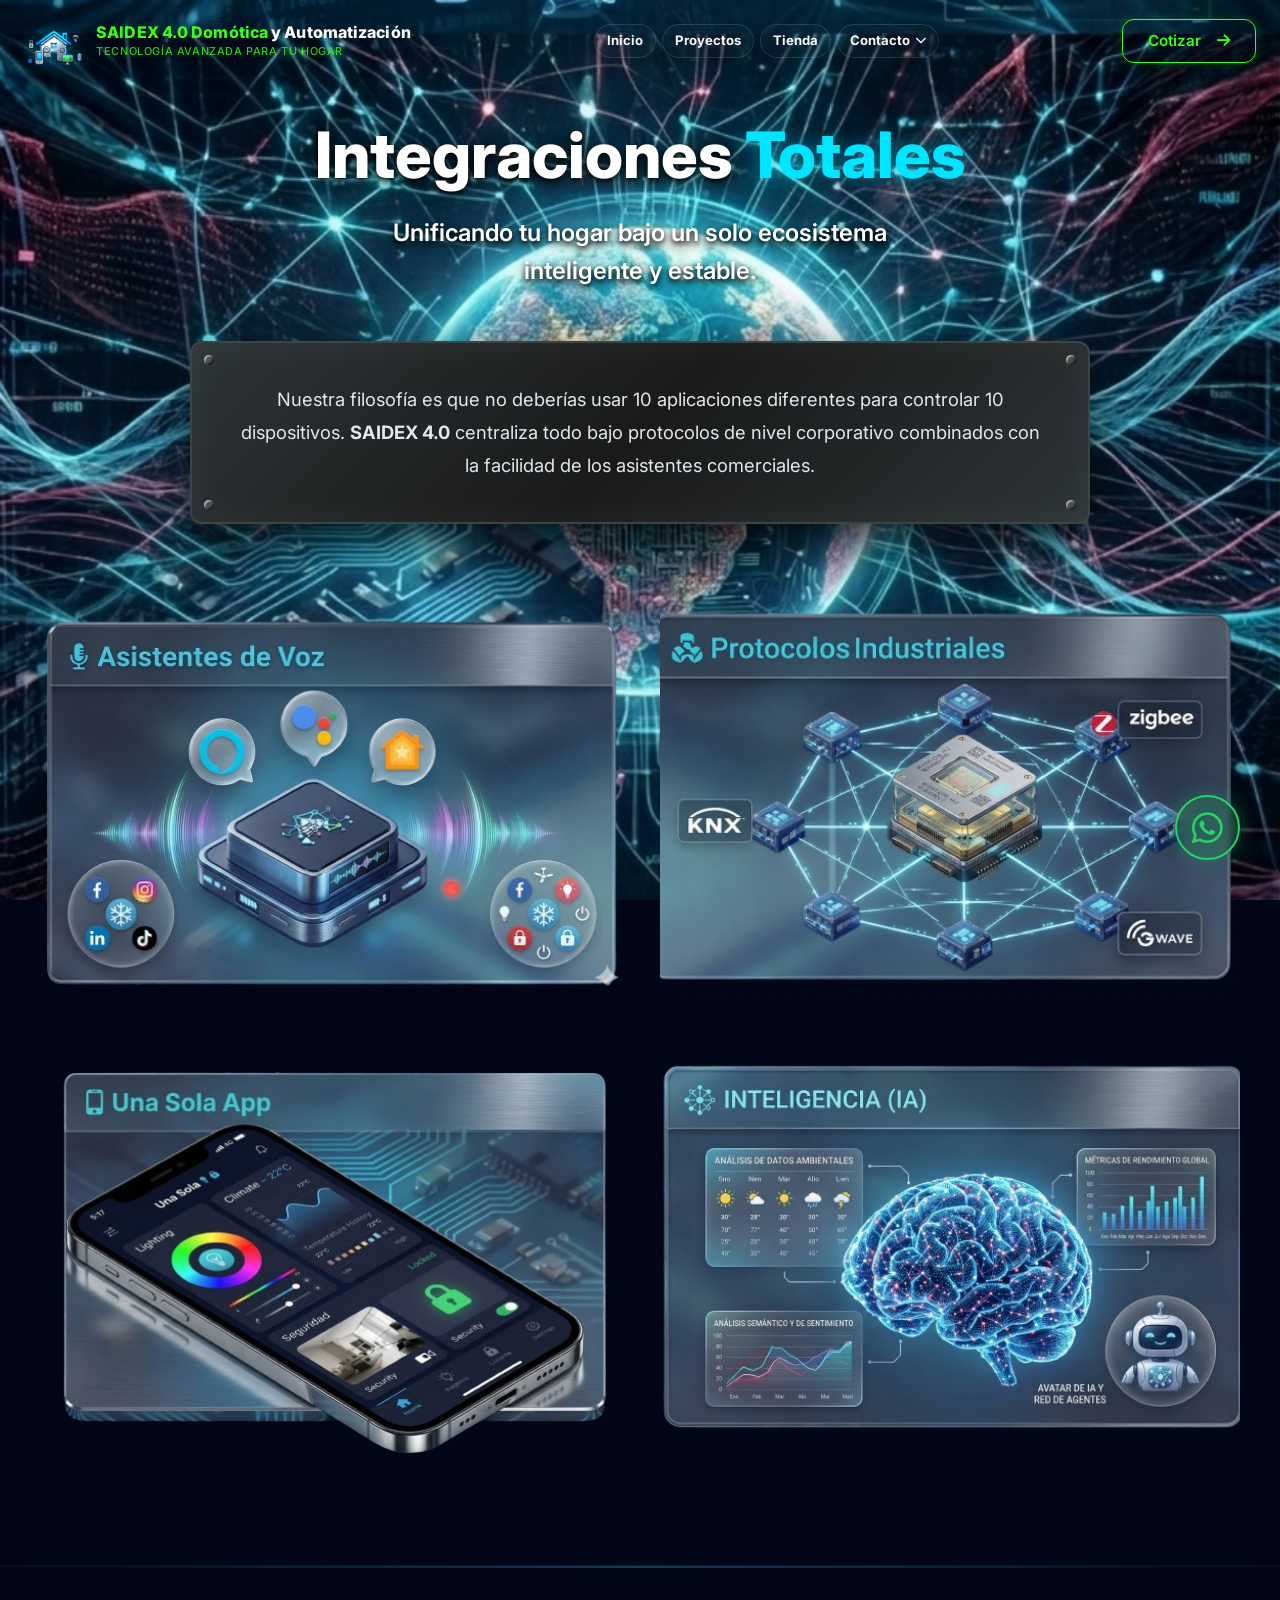
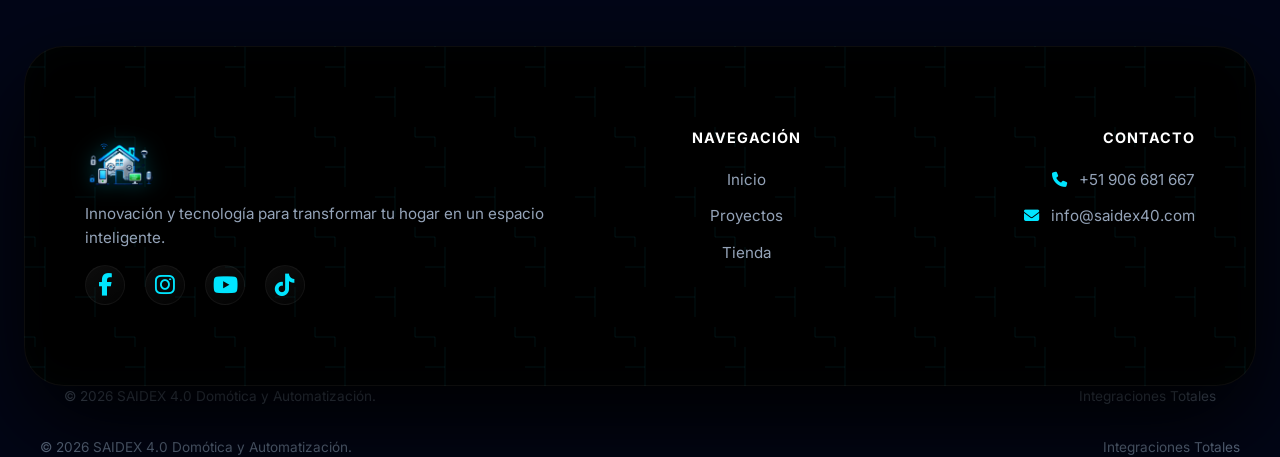
==== commit a587dbca: "SAIDEX 4.0: Optimización responsiva completa, corrección de animaciones en Proyectos y Tienda, y mej" ====
--- a/integraciones.html
+++ b/integraciones.html
@@ -86,7 +86,6 @@
             border-radius: 28px;
             padding: 0;
             text-align: left;
-            transition: all 0.5s cubic-bezier(0.4, 0, 0.2, 1);
             display: flex;
             flex-direction: column;
             position: relative;
@@ -95,9 +94,7 @@
         }
 
         .glass-card:hover {
-            transform: translateY(-12px) scale(1.05);
             z-index: 10;
-            filter: drop-shadow(0 20px 40px rgba(0, 229, 255, 0.2));
         }
 
         /* Imagenes */
@@ -115,12 +112,9 @@
             width: 100%;
             height: 100%;
             object-fit: cover;
-            transition: transform 0.5s ease;
-        }
-
-        .glass-card:hover .image-container-3d img {
-            transform: scale(1.05) translateY(-5px);
-        }
+        }
+
+
 
         /* Custom Badges */
         .protocol-mesh {
@@ -219,12 +213,11 @@
         <!-- Hero Section -->
         <section class="hero-integraciones" style="padding: 120px 0 80px; text-align: center;">
             <div class="container">
-                <h1
-                    style="font-size: 4.5rem; font-weight: 800; color: #FFF; margin-bottom: 20px; letter-spacing: -1.5px;">
+                <h1 class="hero-title scroll-bounce delay-1">
                     Integraciones <span
                         style="color: #00E5FF; text-shadow: 0 0 20px rgba(0, 229, 255, 0.4);">Totales</span>
                 </h1>
-                <p style="font-size: 1.25rem; color: #FFFFFF; max-width: 600px; margin: 0 auto; line-height: 1.6;">
+                <p class="hero-subtitle scroll-bounce delay-1" style="max-width: 600px; margin: 0 auto; line-height: 1.6;">
                     Unificando tu hogar bajo un solo ecosistema inteligente y estable.
                 </p>
             </div>
@@ -233,7 +226,7 @@
         <section style="padding-bottom: 100px;">
             <div class="container">
                 <!-- Philosophy Brushed Metal Panel -->
-                <div class="filosofia-metal-panel">
+                <div class="filosofia-metal-panel scroll-bounce delay-2">
                     <span class="rivet-bl"></span>
                     <span class="rivet-br"></span>
                     <p style="font-size: 1.15rem; color: #E2E8F0; line-height: 1.8; margin: 0;">
@@ -247,14 +240,14 @@
                 <!-- Integration Grid -->
                 <div class="glass-feature-grid">
                     <!-- Asistentes de Voz -->
-                    <div class="glass-card">
+                    <div class="glass-card scroll-bounce delay-3">
                         <div class="image-container-3d">
                             <img src="assets/asistentevoz.png" alt="Asistentes de Voz">
                         </div>
                     </div>
 
                     <!-- Protocolos Industriales -->
-                    <div class="glass-card">
+                    <div class="glass-card scroll-bounce delay-4">
                         <div class="protocol-mesh"></div>
 
                         <div class="image-container-3d"
@@ -264,14 +257,14 @@
                     </div>
 
                     <!-- Una Sola App -->
-                    <div class="glass-card">
+                    <div class="glass-card scroll-bounce delay-5">
                         <div class="image-container-3d">
                             <img src="assets/unasolaapp.png" alt="Una Sola App">
                         </div>
                     </div>
 
                     <!-- Inteligencia Artificial -->
-                    <div class="glass-card">
+                    <div class="glass-card scroll-bounce delay-6">
                         <div class="image-container-3d">
                             <img src="assets/inteligencia.png" alt="Inteligencia Artificial">
                         </div>
--- a/css/style.css
+++ b/css/style.css
@@ -45,8 +45,6 @@
   --shadow-sm: 0 1px 2px 0 rgb(0 0 0 / 0.05);
   --shadow-md: 0 4px 6px -1px rgb(0 0 0 / 0.1), 0 2px 4px -2px rgb(0 0 0 / 0.1);
   --shadow-lg: 0 10px 15px -3px rgb(0 0 0 / 0.1), 0 4px 6px -4px rgb(0 0 0 / 0.1);
-
-  --transition: 0.3s ease-in-out;
 }
 
 /* 
@@ -70,57 +68,46 @@
   -webkit-font-smoothing: antialiased;
 }
 
+
+
+
 /* 
-  ANIMATION FRAMEWORK - PHASE 1
+  ANIMATION FRAMEWORK - RESTORED & CUSTOM
 */
-.reveal-on-scroll {
-  opacity: 0;
-  transform: translate3d(0, 40px, 0) scale(0.98);
-  filter: blur(8px);
-  transition: 
-    opacity 1s cubic-bezier(0.22, 1, 0.36, 1),
-    transform 1s cubic-bezier(0.22, 1, 0.36, 1),
-    filter 0.9s ease;
-  transition-delay: var(--reveal-delay, 0ms);
-  will-change: opacity, transform, filter;
-}
-
-.reveal-on-scroll.reveal-left { transform: translate3d(-50px, 0, 0) scale(0.98); }
-.reveal-on-scroll.reveal-right { transform: translate3d(50px, 0, 0) scale(0.98); }
-.reveal-on-scroll.reveal-zoom { transform: translate3d(0, 30px, 0) scale(0.9); }
-
-.reveal-on-scroll.is-visible {
-  opacity: 1;
-  transform: translate3d(0, 0, 0) scale(1);
-  filter: blur(0);
-}
-
-/* Hero Specific Adjustments */
-.hero .reveal-on-scroll {
-  transition-duration: 1.2s;
-}
-
-/* Keyframes for Hero Interactivity */
-@keyframes heroFloat {
-  0%, 100% { transform: translate3d(0, 0, 0) rotate(-5deg); }
-  50% { transform: translate3d(0, -15px, 0) rotate(-3.5deg); }
-}
-
-@keyframes heroGlowPulse {
-  0%, 100% { box-shadow: 0 20px 50px rgba(0, 0, 0, 0.5), 0 0 30px rgba(56, 189, 248, 0.15); }
-  50% { box-shadow: 0 30px 70px rgba(0, 0, 0, 0.6), 0 0 60px rgba(56, 189, 248, 0.35); }
-}
-
-/* Reduced Motion Support */
-@media (prefers-reduced-motion: reduce) {
-  .reveal-on-scroll {
-    opacity: 1 !important;
-    transform: none !important;
-    filter: none !important;
-    transition: none !important;
-  }
-}
-
+@keyframes bounceIn {
+    0% { opacity: 0; transform: scale(0.3); }
+    50% { opacity: 1; transform: scale(1.05); }
+    70% { transform: scale(0.9); }
+    100% { opacity: 1; transform: scale(1); }
+}
+
+.animate-bounce-in {
+    opacity: 0;
+    animation: bounceIn 0.8s cubic-bezier(0.36, 0, 0.66, -0.56) forwards;
+}
+
+.delay-1 { animation-delay: 0.1s; }
+.delay-2 { animation-delay: 0.4s; }
+.delay-3 { animation-delay: 0.7s; }
+.delay-4 { animation-delay: 1.0s; }
+.delay-5 { animation-delay: 1.3s; }
+.delay-6 { animation-delay: 1.6s; }
+.delay-7 { animation-delay: 1.9s; }
+.delay-8 { animation-delay: 2.2s; }
+
+.scroll-bounce {
+    opacity: 0;
+}
+
+.scroll-bounce.is-visible {
+    animation: bounceIn 0.8s cubic-bezier(0.36, 0, 0.66, -0.56) forwards;
+}
+
+/* Carousel Zoom */
+@keyframes slideZoom {
+    from { transform: scale(1); }
+    to { transform: scale(1.15); }
+}
 
 .container {
   width: 100%;
@@ -132,7 +119,6 @@
 a {
   text-decoration: none;
   color: inherit;
-  transition: var(--transition);
 }
 
 ul {
@@ -157,7 +143,6 @@
   font-weight: 600;
   border-radius: 6px;
   cursor: pointer;
-  transition: var(--transition);
   border: 1px solid transparent;
 }
 
@@ -168,7 +153,6 @@
 
 .btn-primary:hover {
   background-color: var(--brand-orange-hover);
-  transform: translateY(-2px);
   box-shadow: 0 4px 14px rgba(249, 115, 22, 0.4);
 }
 
@@ -192,7 +176,6 @@
 
 .btn-cyan:hover {
   background-color: #00B8D4;
-  transform: translateY(-2px);
   box-shadow: 0 4px 14px rgba(0, 229, 255, 0.5);
   color: #020617;
 }
@@ -210,16 +193,18 @@
   border-bottom: 1px solid transparent;
   z-index: 1000;
   padding: 15px 0;
-  transition: all 0.4s ease;
+  transition: all 0.4s cubic-bezier(0.4, 0, 0.2, 1);
 }
 
 .navbar.scrolled {
   background-color: rgba(2, 6, 23, 0.95);
-  backdrop-filter: blur(10px);
-  -webkit-backdrop-filter: blur(10px);
-  border-bottom: 1px solid rgba(255, 255, 255, 0.05);
-  box-shadow: 0 4px 20px rgba(0, 0, 0, 0.5);
-}
+  backdrop-filter: blur(12px);
+  padding: 10px 0;
+  border-bottom: 1px solid rgba(0, 229, 255, 0.1);
+  box-shadow: 0 4px 20px rgba(0, 0, 0, 0.4);
+}
+
+
 
 .nav-container {
   display: flex;
@@ -241,15 +226,7 @@
   height: 52px;
   width: auto;
   object-fit: contain;
-  transition: transform 0.3s ease;
-  animation: rotateLogo3D 10s linear infinite;
   filter: drop-shadow(0 0 8px rgba(0, 229, 255, 0.3));
-  transform-style: preserve-3d;
-}
-
-@keyframes rotateLogo3D {
-  0% { transform: perspective(500px) rotateY(0deg); }
-  100% { transform: perspective(500px) rotateY(360deg); }
 }
 
 .logo-text {
@@ -282,9 +259,7 @@
   opacity: 0.8;
 }
 
-.logo:hover .logo-img {
-  transform: scale(1.05);
-}
+
 
 /* Nav Links */
 .nav-links {
@@ -305,7 +280,6 @@
   border: 1px solid rgba(255, 255, 255, 0.12);
   border-radius: 50px;
   /* Pillow-style buttons like modern UI */
-  transition: all 0.3s cubic-bezier(0.4, 0, 0.2, 1);
   text-decoration: none;
   background: rgba(255, 255, 255, 0.02);
   display: flex;
@@ -320,7 +294,6 @@
   border-color: var(--neon-green) !important;
   box-shadow: 0 0 12px var(--neon-green-glow);
   background: var(--neon-green) !important;
-  transform: translateY(-1px);
 }
 
 .nav-item.active {
@@ -338,7 +311,6 @@
 .dropdown-icon {
   font-size: 0.7rem;
   margin-left: 6px;
-  transition: transform 0.3s ease;
 }
 
 .nav-item a {
@@ -351,7 +323,6 @@
 }
 
 .nav-item:hover .dropdown-icon {
-  transform: rotate(180deg);
   color: var(--bg-dark-primary);
 }
 
@@ -373,7 +344,6 @@
   background: var(--neon-green) !important;
   color: #000 !important;
   box-shadow: 0 0 20px var(--neon-green-glow);
-  transform: translateY(-2px);
 }
 
 .btn-outline {
@@ -404,7 +374,6 @@
   width: max-content;
   opacity: 0;
   visibility: hidden;
-  transition: all 0.3s ease;
   box-shadow: var(--shadow-lg);
   margin-top: 10px;
 }
@@ -412,7 +381,6 @@
 .has-dropdown:hover .mega-menu {
   opacity: 1;
   visibility: visible;
-  transform: translateX(-50%) translateY(0);
 }
 
 .mega-menu-content {
@@ -437,7 +405,6 @@
 .mega-col a {
   color: var(--text-gray-light);
   font-size: 0.85rem;
-  transition: var(--transition);
 }
 
 .mega-col a:hover {
@@ -494,14 +461,12 @@
   background-size: cover;
   background-position: center;
   opacity: 0;
-  transition: opacity 1.5s ease-in-out, transform 8s linear;
-  transform: scale(1);
+  transition: opacity 1.5s ease-in-out;
 }
 
 .carousel-slide.active {
   opacity: 1;
-  transform: scale(1.1);
-  /* Soft zoom parallax */
+  animation: slideZoom 10s linear forwards;
 }
 
 /* Particles Canvas */
@@ -529,7 +494,7 @@
 
 
 .hero-title {
-  font-size: 4rem;
+  font-size: clamp(2rem, 8vw, 4rem);
   font-weight: 800;
   line-height: 1.1;
   margin-bottom: 24px;
@@ -543,7 +508,7 @@
 }
 
 .hero-subtitle {
-  font-size: 1.5rem;
+  font-size: clamp(1rem, 4vw, 1.5rem);
   font-weight: 600;
   margin-bottom: 16px;
   color: #FFFFFF;
@@ -602,7 +567,6 @@
   box-shadow: 0 20px 50px rgba(0, 0, 0, 0.5), 0 0 40px rgba(56, 189, 248, 0.2);
   transform: rotate(-5deg);
   transform-origin: center center;
-  animation: heroFloat 8s ease-in-out infinite, heroGlowPulse 5s ease-in-out infinite;
 }
 
 /* 
@@ -611,7 +575,19 @@
 .about-section {
   padding: 100px 0;
   position: relative;
-  background-color: var(--bg-white);
+  background-color: #FFFFFF;
+}
+
+/* Subtle background decorator for light theme */
+.about-section::after {
+  content: '';
+  position: absolute;
+  top: 0;
+  right: 0;
+  width: 300px;
+  height: 300px;
+  background: radial-gradient(circle, rgba(0, 229, 255, 0.05) 0%, transparent 70%);
+  z-index: 1;
 }
 
 .relative-z {
@@ -626,17 +602,18 @@
 }
 
 .about-glass-card {
-  background: var(--bg-light);
-  border: 1px solid rgba(0, 0, 0, 0.05);
-  border-radius: 16px;
-  box-shadow: 0 10px 30px rgba(0, 0, 0, 0.03);
-  transition: transform 0.3s ease, border-color 0.3s ease, box-shadow 0.3s ease;
+  background: #FFFFFF;
+  border: 1px solid rgba(0, 229, 255, 0.15);
+  border-radius: 24px;
+  box-shadow: 0 10px 30px rgba(0, 0, 0, 0.04);
+  transition: all 0.4s cubic-bezier(0.4, 0, 0.2, 1);
+  position: relative;
 }
 
 .about-glass-card:hover {
+  border-color: #00E5FF;
+  box-shadow: 0 20px 50px rgba(0, 229, 255, 0.08);
   transform: translateY(-5px);
-  border-color: rgba(14, 165, 233, 0.3);
-  box-shadow: 0 15px 35px rgba(0, 0, 0, 0.08);
 }
 
 .glass-card-content {
@@ -644,15 +621,19 @@
 }
 
 .about-glass-subtitle {
-  font-size: 1.5rem;
-  color: var(--text-dark);
-  font-weight: 700;
-  margin-bottom: 20px;
+  font-size: 1.6rem;
+  color: #020617;
+  font-weight: 800;
+  margin-bottom: 24px;
+  background: linear-gradient(90deg, #020617, #00E5FF);
+  -webkit-background-clip: text;
+  -webkit-text-fill-color: transparent;
+  display: inline-block;
 }
 
 .about-glass-text {
-  color: var(--text-gray-dark);
-  font-size: 0.95rem;
+  color: #475569; /* Slate Gray for better reading on white */
+  font-size: 1rem;
   line-height: 1.8;
   margin-bottom: 0;
 }
@@ -665,21 +646,29 @@
 
 .about-glass-list li {
   display: flex;
-  align-items: flex-start;
-  gap: 16px;
-  color: var(--text-gray-dark);
+  align-items: center;
+  gap: 18px;
+  color: #1E293B;
   line-height: 1.6;
 }
 
 .about-glass-list i {
-  font-size: 1.5rem;
-  color: var(--brand-blue-accent);
-  margin-top: 2px;
+  font-size: 1.1rem;
+  color: #00E5FF;
+  background: rgba(0, 229, 255, 0.08);
+  width: 38px;
+  height: 38px;
+  display: flex;
+  align-items: center;
+  justify-content: center;
+  border-radius: 50%;
+  border: 1px solid rgba(0, 229, 255, 0.2);
+  flex-shrink: 0;
 }
 
 .about-glass-list strong {
-  color: var(--text-dark);
-  font-weight: 600;
+  color: #0F172A;
+  font-weight: 700;
 }
 
 @media (max-width: 1024px) {
@@ -1371,15 +1360,19 @@
 
 @media (max-width: 480px) {
   .logo-img {
-    height: 40px;
+    height: 38px;
+  }
+
+  .logo-text {
+    display: none; /* Hide company name on very small mobiles to prevent overlap with menu */
   }
 
   .company-name {
-    font-size: 0.85rem;
+    font-size: 0.8rem;
   }
 
   .company-tagline {
-    font-size: 0.6rem;
+    font-size: 0.55rem;
   }
 }
 
@@ -1454,11 +1447,28 @@
   }
 
   .hero-title {
-    font-size: 2.5rem;
+    font-size: 2.2rem;
+    line-height: 1.2;
+    br { display: none; } /* Remove manual breaks on mobile */
   }
 
   .hero-subtitle {
-    font-size: 1rem;
+    font-size: 0.95rem;
+    margin-bottom: 25px;
+    br { display: none; }
+  }
+
+  .hero-actions {
+    flex-direction: column;
+    gap: 15px;
+    width: 100%;
+    max-width: 320px;
+    margin-inline: auto;
+  }
+
+  .hero-actions .btn {
+    width: 100%;
+    justify-content: center;
   }
 
   .features-container {
@@ -1466,16 +1476,10 @@
     gap: 30px;
   }
 
-  .feature-item {
-    border-right: none;
-    border-bottom: 1px solid rgba(255, 255, 255, 0.1);
-    padding-bottom: 20px;
-    width: 100%;
-  }
-
-  .feature-item:last-child {
-    border-bottom: none;
-    padding-bottom: 0;
+  .hero-trust {
+    flex-direction: column;
+    align-items: center;
+    gap: 12px;
   }
 
   .solutions-grid {
@@ -1988,22 +1992,148 @@
   color: var(--brand-cyan);
 }
 
-@media (max-width: 1024px) {
+@media (max-width: 768px) {
+  /* Global Spacing */
+  .container {
+    padding: 0 20px;
+  }
+  
+  section {
+    padding: 60px 0 !important;
+  }
+
+  /* Typography */
+  .section-title {
+    font-size: 2.2rem !important;
+  }
+
+  /* Grids */
+  .solutions-grid, 
+  .solutions-grid-2col, 
+  .about-glass-grid, 
+  .benefits-grid, 
+  .glass-feature-grid,
   .footer-pill {
-    grid-template-columns: 1fr;
-    gap: 50px;
-    padding: 60px 30px;
+    grid-template-columns: 1fr !important;
+    gap: 30px !important;
+  }
+
+  /* About Us Light Theme Mobile Fixes */
+  .about-section {
+    padding: 60px 0 !important;
+  }
+  
+  .about-glass-card {
+    padding: 25px !important;
+  }
+
+  /* Features Strip */
+  .features-strip {
+    padding: 40px 0;
+  }
+  
+  .features-container {
+    flex-direction: column;
+    gap: 25px;
+    align-items: center;
     text-align: center;
   }
+
+  .feature-item {
+    border-right: none !important;
+    border-bottom: 1px solid rgba(255, 255, 255, 0.1);
+    padding-bottom: 20px;
+  }
+
+  /* Stats Section */
+  .stats-container {
+    padding: 0 40px;
+  }
   
+  .stat-item h3 {
+    font-size: 2.2rem;
+  }
+
+  /* CTA Banner */
+  .cta-bg {
+    padding: 40px 25px;
+  }
+  
+  .cta-content h2 {
+    font-size: 1.8rem;
+  }
+
+  /* Partners */
+  .partners-logos {
+    gap: 25px;
+  }
+  
+  .partner-logo-img {
+    height: 35px;
+  }
+
+  /* Store Elements */
+  .store-grid {
+    grid-template-columns: 1fr !important;
+    padding: 0 10px;
+  }
+
+  .store-filters {
+    gap: 10px;
+    justify-content: flex-start;
+    overflow-x: auto;
+    padding-bottom: 15px;
+    -webkit-overflow-scrolling: touch;
+    flex-wrap: nowrap; /* Allow horizontal scroll on mobile for filters */
+  }
+
+  .filter-btn {
+    flex-shrink: 0;
+    padding: 8px 16px;
+  }
+
   .footer-pill .brand-col,
   .footer-pill .nav-col,
   .footer-pill .contact-col {
-    align-items: center;
+    align-items: center !important;
+    text-align: center !important;
+  }
+
+  .footer-pill .nav-col ul,
+  .footer-pill .contact-col ul,
+  .footer-pill .social-links {
+    align-items: center !important;
+    justify-content: center !important;
+  }
+
+  .footer-bottom-store {
+    flex-direction: column;
+    gap: 10px;
+    text-align: center;
+    padding: 20px 0;
+    border-top: 1px solid rgba(255, 255, 255, 0.05);
+    color: #64748B;
+    font-size: 0.85rem;
+  }
+}
+
+@media (max-width: 480px) {
+  .hero-title {
+    font-size: 1.8rem !important;
   }
   
-  .footer-pill .nav-col ul,
-  .footer-pill .contact-col ul {
-    align-items: center;
-  }
-}
+  .btn-large {
+    padding: 12px 24px;
+    font-size: 1rem;
+  }
+
+  /* Modal Fix */
+  .modal-content {
+    padding: 30px 20px !important;
+    width: 95% !important;
+  }
+  
+  .modal-content h3 {
+    font-size: 1.5rem !important;
+  }
+}
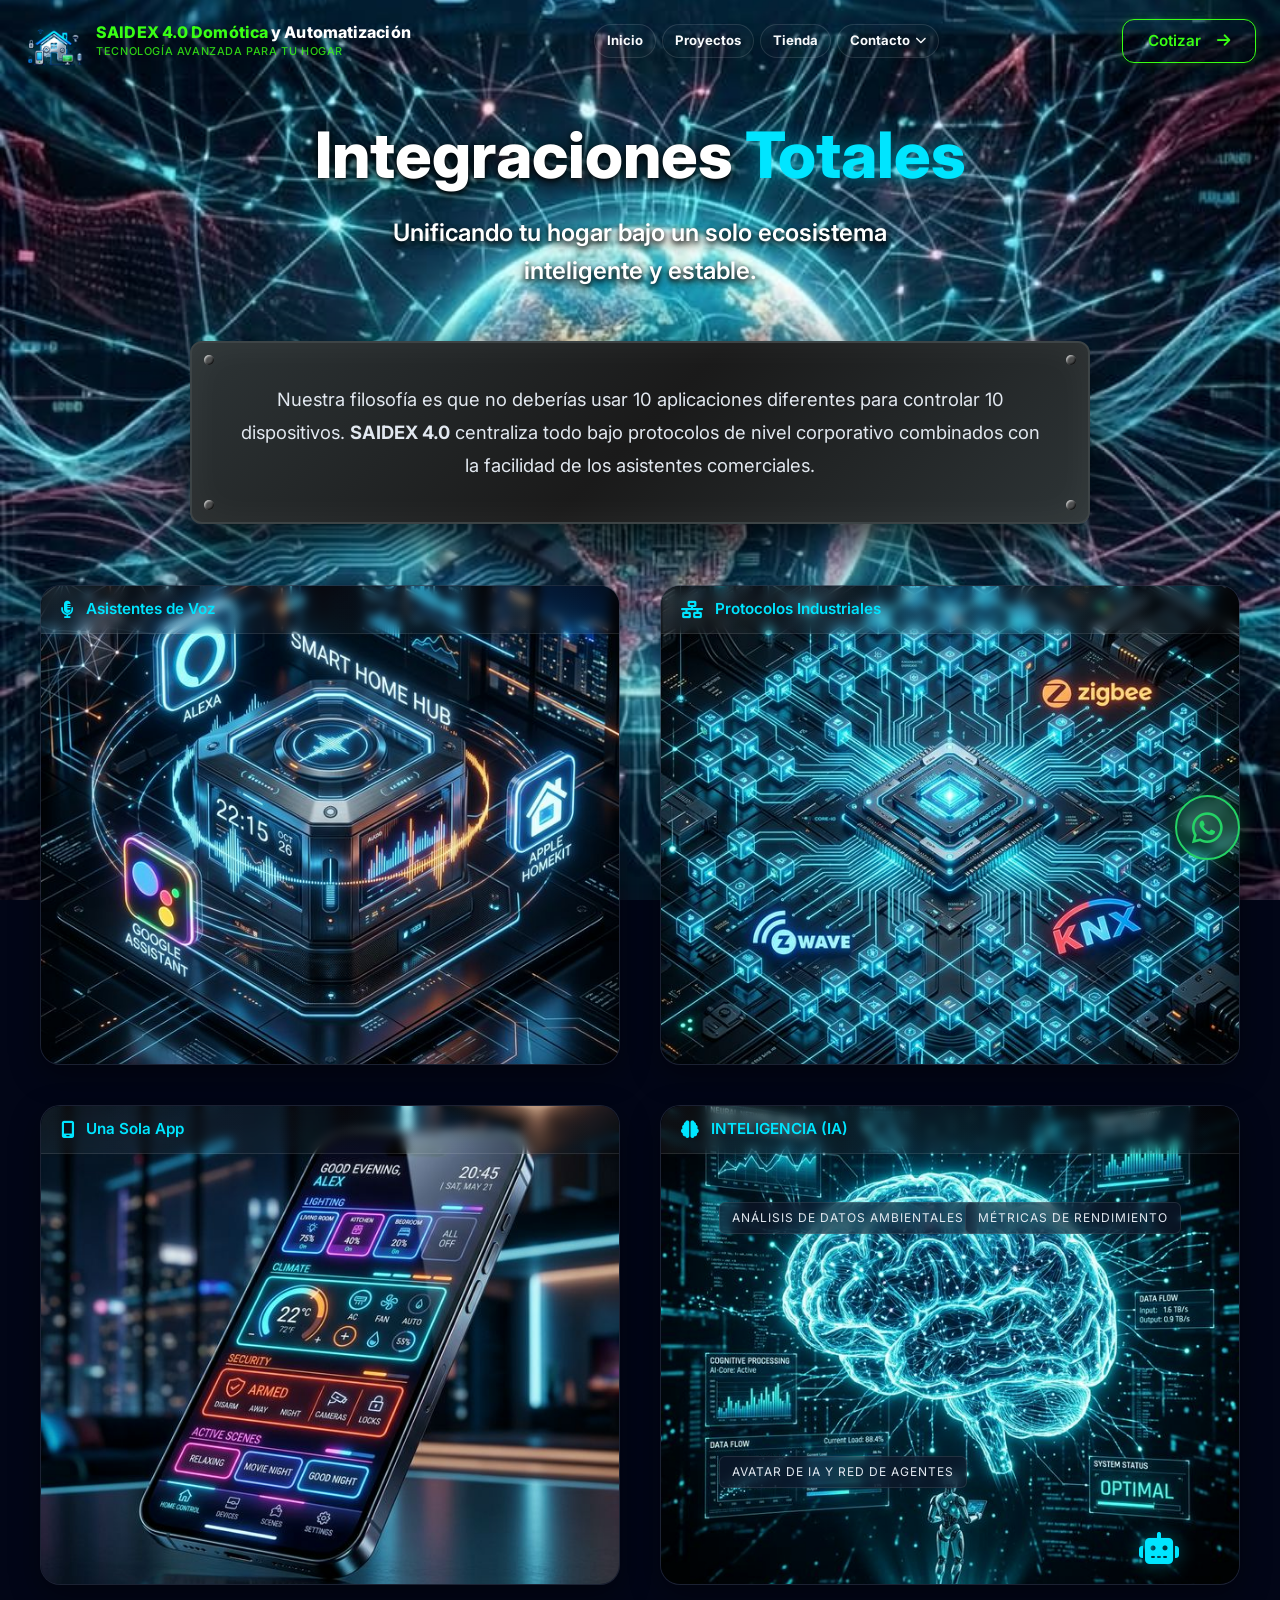
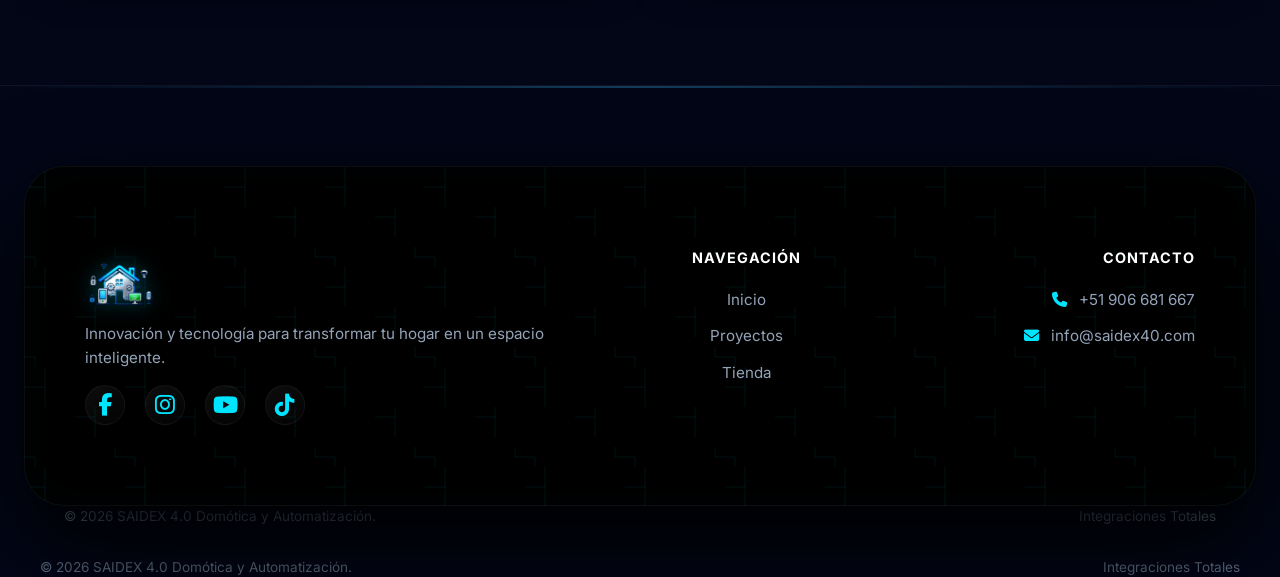
==== commit 26475a12: "SAIDEX 4.0: Rediseño de integraciones.html con información real, visuales 3D premium y encabezados m" ====
--- a/integraciones.html
+++ b/integraciones.html
@@ -16,7 +16,7 @@
     <style>
         .bg-nodes {
             background-color: #020617;
-            background-image: url('assets/integraciones.png');
+            background-image: url('assets/integraciones.jpg');
             background-size: cover;
             background-position: center;
             background-attachment: fixed;
@@ -78,23 +78,86 @@
             margin: 0 auto;
         }
 
+        /* Integraciones Modern Cards */
+        .card-modern-header {
+            background: linear-gradient(90deg, rgba(255, 255, 255, 0.05), rgba(255, 255, 255, 0.01));
+            border-bottom: 1px solid rgba(255, 255, 255, 0.1);
+            padding: 12px 20px;
+            display: flex;
+            align-items: center;
+            gap: 12px;
+            font-size: 0.95rem;
+            font-weight: 600;
+            color: #00E5FF;
+            position: absolute;
+            top: 0;
+            left: 0;
+            width: 100%;
+            z-index: 5;
+            backdrop-filter: blur(5px);
+        }
+
+        .card-modern-header i {
+            font-size: 1.1rem;
+        }
+
         .glass-card {
-            background: transparent;
-            backdrop-filter: none;
-            -webkit-backdrop-filter: none;
-            border: none;
-            border-radius: 28px;
-            padding: 0;
-            text-align: left;
-            display: flex;
-            flex-direction: column;
+            background: rgba(15, 23, 42, 0.6);
+            border: 1px solid rgba(255, 255, 255, 0.08);
+            border-radius: 20px;
             position: relative;
             overflow: hidden;
-            height: 420px;
+            height: 480px;
+            transition: all 0.5s ease;
+            box-shadow: 0 10px 30px rgba(0, 0, 0, 0.4);
         }
 
         .glass-card:hover {
-            z-index: 10;
+            border-color: rgba(0, 229, 255, 0.3);
+            box-shadow: 0 20px 50px rgba(0, 229, 255, 0.1);
+            transform: perspective(1000px) rotateX(2deg);
+        }
+
+        .ai-overlay-labels {
+            position: absolute;
+            top: 0;
+            left: 0;
+            width: 100%;
+            height: 100%;
+            pointer-events: none;
+            z-index: 3;
+        }
+
+        .ai-label {
+            position: absolute;
+            background: rgba(15, 23, 42, 0.6);
+            backdrop-filter: blur(5px);
+            border: 1px solid rgba(255, 255, 255, 0.1);
+            padding: 6px 12px;
+            border-radius: 6px;
+            font-size: 0.75rem;
+            color: #E2E8F0;
+            text-transform: uppercase;
+            letter-spacing: 1px;
+        }
+
+        .label-1 { top: 20%; left: 10%; }
+        .label-2 { top: 20%; right: 10%; }
+        .label-3 { bottom: 20%; left: 10%; }
+
+        .robot-avatar {
+            position: absolute;
+            bottom: 20px;
+            right: 20px;
+            width: 80px;
+            z-index: 4;
+            filter: drop-shadow(0 0 10px rgba(0, 229, 255, 0.4));
+            animation: floating 3s ease-in-out infinite;
+        }
+
+        @keyframes floating {
+            0%, 100% { transform: translateY(0); }
+            50% { transform: translateY(-10px); }
         }
 
         /* Imagenes */
@@ -217,7 +280,8 @@
                     Integraciones <span
                         style="color: #00E5FF; text-shadow: 0 0 20px rgba(0, 229, 255, 0.4);">Totales</span>
                 </h1>
-                <p class="hero-subtitle scroll-bounce delay-1" style="max-width: 600px; margin: 0 auto; line-height: 1.6;">
+                <p class="hero-subtitle scroll-bounce delay-1"
+                    style="max-width: 600px; margin: 0 auto; line-height: 1.6;">
                     Unificando tu hogar bajo un solo ecosistema inteligente y estable.
                 </p>
             </div>
@@ -241,6 +305,10 @@
                 <div class="glass-feature-grid">
                     <!-- Asistentes de Voz -->
                     <div class="glass-card scroll-bounce delay-3">
+                        <div class="card-modern-header">
+                            <i class="fa-solid fa-microphone-lines"></i>
+                            Asistentes de Voz
+                        </div>
                         <div class="image-container-3d">
                             <img src="assets/asistentevoz.png" alt="Asistentes de Voz">
                         </div>
@@ -248,16 +316,22 @@
 
                     <!-- Protocolos Industriales -->
                     <div class="glass-card scroll-bounce delay-4">
+                        <div class="card-modern-header">
+                            <i class="fa-solid fa-network-wired"></i>
+                            Protocolos Industriales
+                        </div>
                         <div class="protocol-mesh"></div>
-
-                        <div class="image-container-3d"
-                            style="display:flex; justify-content:center; align-items:center;">
+                        <div class="image-container-3d">
                             <img src="assets/protocolosindustriales.png" alt="Protocolo Industrial">
                         </div>
                     </div>
 
                     <!-- Una Sola App -->
                     <div class="glass-card scroll-bounce delay-5">
+                        <div class="card-modern-header">
+                            <i class="fa-solid fa-mobile-screen"></i>
+                            Una Sola App
+                        </div>
                         <div class="image-container-3d">
                             <img src="assets/unasolaapp.png" alt="Una Sola App">
                         </div>
@@ -265,9 +339,19 @@
 
                     <!-- Inteligencia Artificial -->
                     <div class="glass-card scroll-bounce delay-6">
+                        <div class="card-modern-header">
+                            <i class="fa-solid fa-brain"></i>
+                            INTELIGENCIA (IA)
+                        </div>
+                        <div class="ai-overlay-labels">
+                            <div class="ai-label label-1">Análisis de Datos Ambientales</div>
+                            <div class="ai-label label-2">Métricas de Rendimiento</div>
+                            <div class="ai-label label-3">Avatar de IA y Red de Agentes</div>
+                        </div>
                         <div class="image-container-3d">
                             <img src="assets/inteligencia.png" alt="Inteligencia Artificial">
                         </div>
+                        <i class="fa-solid fa-robot robot-avatar" style="color: #00E5FF; font-size: 2rem;"></i>
                     </div>
                 </div>
             </div>
@@ -280,13 +364,19 @@
             <div class="footer-pill">
                 <!-- Column 1: Brand -->
                 <div class="brand-col">
-                    <img src="assets/logo.png" alt="SAIDEX 4.0" style="height: 60px; filter: drop-shadow(0 0 10px rgba(0, 229, 255, 0.3)); margin-bottom: 15px;">
+                    <img src="assets/logo.png" alt="SAIDEX 4.0"
+                        style="height: 60px; filter: drop-shadow(0 0 10px rgba(0, 229, 255, 0.3)); margin-bottom: 15px;">
                     <p>Innovación y tecnología para transformar tu hogar en un espacio inteligente.</p>
                     <div class="social-links" style="margin-top: 15px; display: flex; gap: 20px;">
-                        <a href="https://www.facebook.com/share/1DKk2KMXqo/" target="_blank" style="color: #00E5FF; font-size: 1.4rem;"><i class="fa-brands fa-facebook-f"></i></a>
-                        <a href="https://www.instagram.com/capri4431?igsh=cWtvcjdqN3Vhbjgz" target="_blank" style="color: #00E5FF; font-size: 1.4rem;"><i class="fa-brands fa-instagram"></i></a>
-                        <a href="https://youtube.com/@jesusronaldocesararellanas5388/community?si=2w9Oj341CV9DP4Bu" target="_blank" style="color: #00E5FF; font-size: 1.4rem;"><i class="fa-brands fa-youtube"></i></a>
-                        <a href="https://www.tiktok.com/@arellanasanchez2006" target="_blank" style="color: #00E5FF; font-size: 1.4rem;"><i class="fa-brands fa-tiktok"></i></a>
+                        <a href="https://www.facebook.com/share/1DKk2KMXqo/" target="_blank"
+                            style="color: #00E5FF; font-size: 1.4rem;"><i class="fa-brands fa-facebook-f"></i></a>
+                        <a href="https://www.instagram.com/capri4431?igsh=cWtvcjdqN3Vhbjgz" target="_blank"
+                            style="color: #00E5FF; font-size: 1.4rem;"><i class="fa-brands fa-instagram"></i></a>
+                        <a href="https://youtube.com/@jesusronaldocesararellanas5388/community?si=2w9Oj341CV9DP4Bu"
+                            target="_blank" style="color: #00E5FF; font-size: 1.4rem;"><i
+                                class="fa-brands fa-youtube"></i></a>
+                        <a href="https://www.tiktok.com/@arellanasanchez2006" target="_blank"
+                            style="color: #00E5FF; font-size: 1.4rem;"><i class="fa-brands fa-tiktok"></i></a>
                     </div>
                 </div>
 
@@ -304,8 +394,10 @@
                 <div class="contact-col">
                     <h4>CONTACTO</h4>
                     <ul>
-                        <li><i class="fa-solid fa-phone" style="color: #00E5FF; margin-right:8px;"></i> +51 906 681 667</li>
-                        <li><i class="fa-solid fa-envelope" style="color: #00E5FF; margin-right:8px;"></i> info@saidex40.com</li>
+                        <li><i class="fa-solid fa-phone" style="color: #00E5FF; margin-right:8px;"></i> +51 906 681 667
+                        </li>
+                        <li><i class="fa-solid fa-envelope" style="color: #00E5FF; margin-right:8px;"></i>
+                            info@saidex40.com</li>
                     </ul>
                 </div>
             </div>
@@ -315,11 +407,11 @@
             </div>
         </div>
     </footer>
-            <div style="display:flex; justify-content: space-between; padding: 0 40px;">
-                <p style="color: #64748B; font-size: 0.85rem;">&copy; 2026 SAIDEX 4.0 Domótica y Automatización.</p>
-                <p style="color: #64748B; font-size: 0.85rem;">Integraciones Totales</p>
-            </div>
-        </div>
+    <div style="display:flex; justify-content: space-between; padding: 0 40px;">
+        <p style="color: #64748B; font-size: 0.85rem;">&copy; 2026 SAIDEX 4.0 Domótica y Automatización.</p>
+        <p style="color: #64748B; font-size: 0.85rem;">Integraciones Totales</p>
+    </div>
+    </div>
     </footer>
 
     <!-- Floating WhatsApp Button Redesigned -->
--- a/css/style.css
+++ b/css/style.css
@@ -601,79 +601,158 @@
   gap: 30px;
 }
 
-.about-glass-card {
-  background: #FFFFFF;
-  border: 1px solid rgba(0, 229, 255, 0.15);
-  border-radius: 24px;
-  box-shadow: 0 10px 30px rgba(0, 0, 0, 0.04);
-  transition: all 0.4s cubic-bezier(0.4, 0, 0.2, 1);
+/* 
+  Modern "Sobre Nosotros" Redesign 
+*/
+.about-section {
+  padding: 100px 0;
+  background-color: #FFFFFF;
   position: relative;
-}
-
-.about-glass-card:hover {
-  border-color: #00E5FF;
-  box-shadow: 0 20px 50px rgba(0, 229, 255, 0.08);
-  transform: translateY(-5px);
-}
-
-.glass-card-content {
-  padding: 40px;
-}
-
-.about-glass-subtitle {
-  font-size: 1.6rem;
-  color: #020617;
+  overflow: hidden;
+}
+
+.section-title-modern {
+  font-size: clamp(2rem, 5vw, 3rem);
   font-weight: 800;
-  margin-bottom: 24px;
+  text-align: center;
+  margin-bottom: 60px;
   background: linear-gradient(90deg, #020617, #00E5FF);
   -webkit-background-clip: text;
   -webkit-text-fill-color: transparent;
-  display: inline-block;
-}
-
-.about-glass-text {
-  color: #475569; /* Slate Gray for better reading on white */
-  font-size: 1rem;
-  line-height: 1.8;
-  margin-bottom: 0;
-}
-
-.about-glass-list {
+  display: flex;
+  align-items: center;
+  justify-content: center;
+  gap: 15px;
+}
+
+.about-modern-grid {
+  display: grid;
+  grid-template-columns: repeat(3, 1fr);
+  gap: 30px;
+}
+
+.about-modern-card {
+  background: #FFFFFF;
+  border-radius: 28px;
+  padding: 40px 30px;
+  text-align: center;
+  transition: all 0.4s cubic-bezier(0.175, 0.885, 0.32, 1.275);
   display: flex;
   flex-direction: column;
-  gap: 25px;
-}
-
-.about-glass-list li {
-  display: flex;
-  align-items: center;
-  gap: 18px;
-  color: #1E293B;
-  line-height: 1.6;
-}
-
-.about-glass-list i {
-  font-size: 1.1rem;
+  align-items: center;
+  position: relative;
+}
+
+.about-modern-card:hover {
+  transform: translateY(-10px);
+}
+
+/* Card Glow Effects */
+.card-glow-blue {
+  border: 1.5px solid rgba(0, 229, 255, 0.3);
+  box-shadow: 0 15px 40px rgba(0, 229, 255, 0.08);
+}
+.card-glow-blue:hover {
+  border-color: rgba(0, 229, 255, 1); /* Solid neon blue */
+  box-shadow: 0 25px 60px rgba(0, 229, 255, 0.3), 
+              inset 0 0 15px rgba(0, 229, 255, 0.2);
+}
+
+.card-glow-cyan {
+  border: 1.5px solid rgba(16, 185, 129, 0.3);
+  box-shadow: 0 15px 40px rgba(16, 185, 129, 0.08);
+}
+.card-glow-cyan:hover {
+  border-color: rgba(16, 185, 129, 1); /* Solid neon emerald */
+  box-shadow: 0 25px 60px rgba(16, 185, 129, 0.3), 
+              inset 0 0 15px rgba(16, 185, 129, 0.2);
+}
+
+.card-glow-green {
+  border: 1.5px solid rgba(34, 197, 94, 0.3);
+  box-shadow: 0 15px 40px rgba(34, 197, 94, 0.08);
+}
+.card-glow-green:hover {
+  border-color: rgba(34, 197, 94, 1); /* Solid neon lime */
+  box-shadow: 0 25px 60px rgba(34, 197, 94, 0.3), 
+              inset 0 0 15px rgba(34, 197, 94, 0.2);
+}
+
+.about-card-icon {
+  width: 120px;
+  height: 120px;
+  margin-bottom: 25px;
+  object-fit: contain;
+}
+
+.about-card-title {
+  font-size: 1.65rem;
+  font-weight: 800;
+  color: #0F172A;
+  margin-bottom: 12px;
+  line-height: 1.2;
+}
+
+.about-card-subtitle {
+  font-size: 1.05rem;
+  font-weight: 500;
+  color: #475569;
+  margin-bottom: 25px;
+}
+
+.about-card-list {
+  list-style: none;
+  padding: 0;
+  margin: 0;
+  text-align: left;
+  width: 100%;
+}
+
+.about-card-list li {
+  display: flex;
+  align-items: flex-start;
+  gap: 12px;
+  color: #334155;
+  font-size: 0.95rem;
+  line-height: 1.5;
+  margin-bottom: 18px;
+}
+
+/* Custom Bullets */
+.about-card-list.bullets li::before {
+  content: "•";
+  color: #0F172A;
+  font-weight: 900;
+  font-size: 1.4rem;
+  line-height: 1;
+}
+
+/* Check Icons */
+.about-card-list.checks li i {
   color: #00E5FF;
-  background: rgba(0, 229, 255, 0.08);
-  width: 38px;
-  height: 38px;
+  font-size: 1.3rem;
+  background: rgba(0, 229, 255, 0.1);
+  width: 32px;
+  height: 32px;
   display: flex;
   align-items: center;
   justify-content: center;
   border-radius: 50%;
-  border: 1px solid rgba(0, 229, 255, 0.2);
   flex-shrink: 0;
 }
 
-.about-glass-list strong {
-  color: #0F172A;
-  font-weight: 700;
-}
-
 @media (max-width: 1024px) {
-  .about-glass-grid {
+  .about-modern-grid {
+    grid-template-columns: repeat(2, 1fr);
+  }
+}
+
+@media (max-width: 768px) {
+  .about-modern-grid {
     grid-template-columns: 1fr;
+  }
+  .about-modern-card {
+    padding: 35px 25px;
   }
 }
 
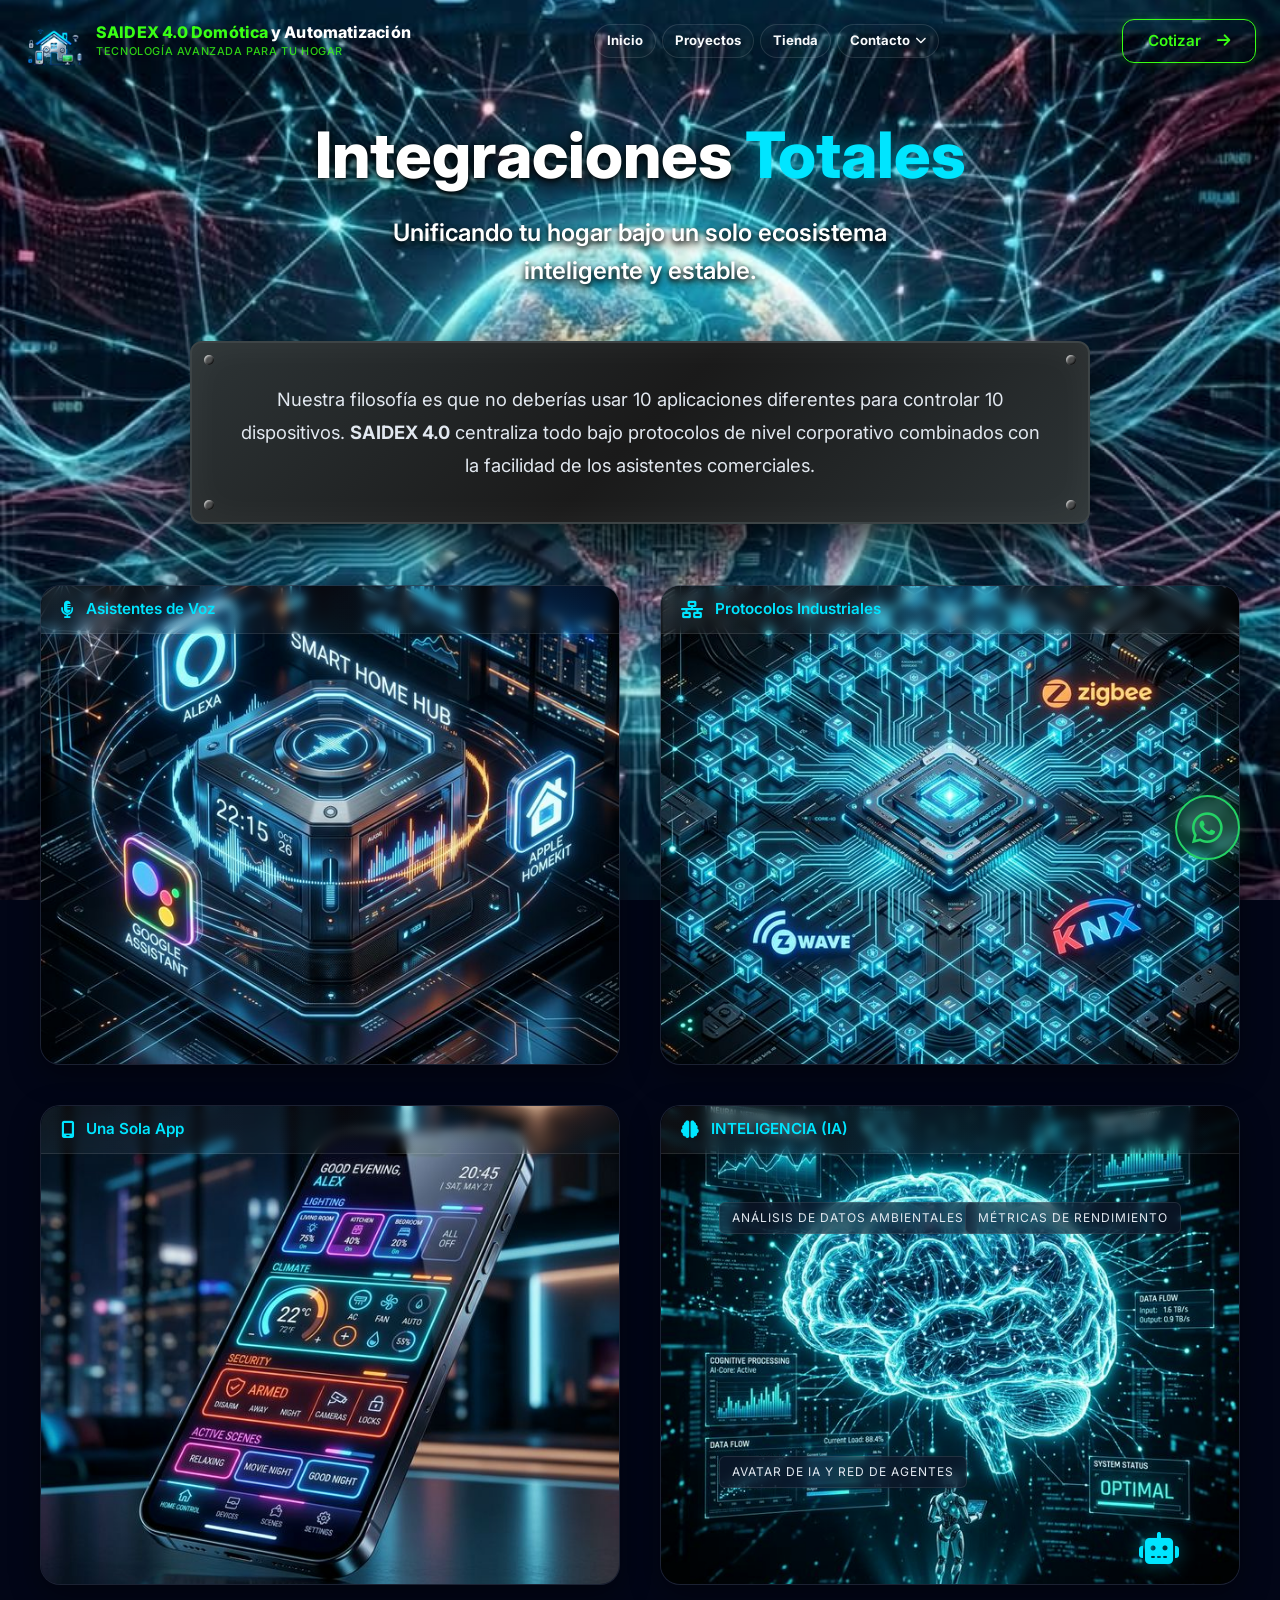
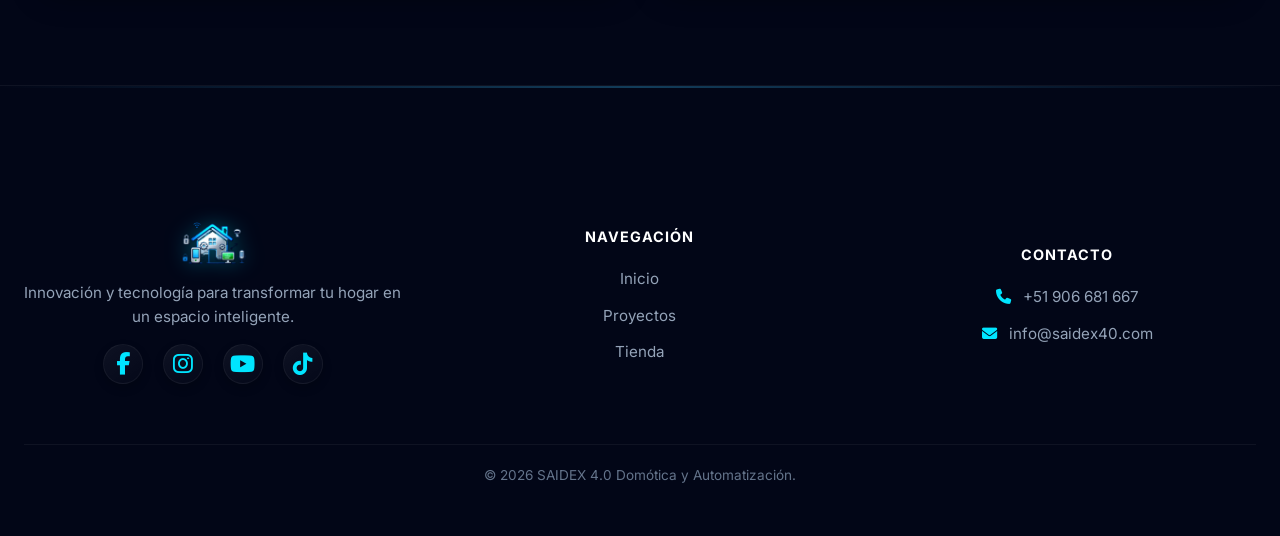
==== commit a3e79df2: "SAIDEX 4.0: Sincronización de footer minimalista y centrado en todas las subpáginas del portal." ====
--- a/integraciones.html
+++ b/integraciones.html
@@ -57,6 +57,68 @@
         .filosofia-metal-panel::after {
             top: 12px;
             right: 12px;
+        }
+
+        .about-card-title {
+            font-size: 1.65rem;
+            font-weight: 800;
+            color: #0F172A;
+            margin-bottom: 12px;
+            line-height: 1.2;
+        }
+
+        .card-hover-details {
+            position: absolute;
+            bottom: 0;
+            left: 0;
+            width: 100%;
+            padding: 30px;
+            background: linear-gradient(to top, rgba(15, 23, 42, 0.95), rgba(15, 23, 42, 0.8));
+            backdrop-filter: blur(10px);
+            border-top: 1px solid rgba(0, 229, 255, 0.3);
+            transform: translateY(100%);
+            transition: all 0.5s cubic-bezier(0.4, 0, 0.2, 1);
+            opacity: 0;
+            z-index: 10;
+        }
+
+        .glass-card:hover .card-hover-details {
+            transform: translateY(0);
+            opacity: 1;
+        }
+
+        .card-hover-details h4 {
+            color: #00E5FF;
+            font-size: 1.2rem;
+            margin-bottom: 15px;
+            font-weight: 800;
+        }
+
+        .card-hover-details p {
+            color: #E2E8F0;
+            font-size: 0.95rem;
+            line-height: 1.6;
+            margin: 0;
+        }
+
+        .card-hover-details ul {
+            list-style: none;
+            padding: 0;
+            margin: 15px 0 0;
+        }
+
+        .card-hover-details li {
+            display: flex;
+            align-items: center;
+            gap: 10px;
+            font-size: 0.85rem;
+            color: #94A3B8;
+            margin-bottom: 8px;
+        }
+
+        .card-hover-details li i {
+            color: #00E5FF;
+            font-size: 0.8rem;
         }
 
         .rivet-bl {
@@ -312,6 +374,15 @@
                         <div class="image-container-3d">
                             <img src="assets/asistentevoz.png" alt="Asistentes de Voz">
                         </div>
+                        <div class="card-hover-details">
+                            <h4>Control por Voz</h4>
+                            <p>Interactúa con tu hogar de forma natural y fluida.</p>
+                            <ul>
+                                <li><i class="fa-solid fa-check"></i> Amazon Alexa</li>
+                                <li><i class="fa-solid fa-check"></i> Google Assistant</li>
+                                <li><i class="fa-solid fa-check"></i> Apple HomeKit (Siri)</li>
+                            </ul>
+                        </div>
                     </div>
 
                     <!-- Protocolos Industriales -->
@@ -324,6 +395,15 @@
                         <div class="image-container-3d">
                             <img src="assets/protocolosindustriales.png" alt="Protocolo Industrial">
                         </div>
+                        <div class="card-hover-details">
+                            <h4>Conectividad Robusta</h4>
+                            <p>Comunicación estable de largo alcance y bajo consumo.</p>
+                            <ul>
+                                <li><i class="fa-solid fa-check"></i> Estándar KNX (Industrial)</li>
+                                <li><i class="fa-solid fa-check"></i> Redes Mesh Zigbee / Z-Wave</li>
+                                <li><i class="fa-solid fa-check"></i> Seguridad de grado militar</li>
+                            </ul>
+                        </div>
                     </div>
 
                     <!-- Una Sola App -->
@@ -335,6 +415,15 @@
                         <div class="image-container-3d">
                             <img src="assets/unasolaapp.png" alt="Una Sola App">
                         </div>
+                        <div class="card-hover-details">
+                            <h4>Interfaz Unificada</h4>
+                            <p>Todo el control de tu hogar en la palma de tu mano.</p>
+                            <ul>
+                                <li><i class="fa-solid fa-check"></i> Control de Iluminación y Clima</li>
+                                <li><i class="fa-solid fa-check"></i> Gestión de Seguridad en Tiempo Real</li>
+                                <li><i class="fa-solid fa-check"></i> Creación de Escenas Personalizadas</li>
+                            </ul>
+                        </div>
                     </div>
 
                     <!-- Inteligencia Artificial -->
@@ -352,6 +441,15 @@
                             <img src="assets/inteligencia.png" alt="Inteligencia Artificial">
                         </div>
                         <i class="fa-solid fa-robot robot-avatar" style="color: #00E5FF; font-size: 2rem;"></i>
+                        <div class="card-hover-details">
+                            <h4>Cerebro Digital</h4>
+                            <p>Algoritmos avanzados que aprenden de tus rutinas.</p>
+                            <ul>
+                                <li><i class="fa-solid fa-check"></i> Optimización de Consumo Energético</li>
+                                <li><i class="fa-solid fa-check"></i> Predicción Inteligente de Escenas</li>
+                                <li><i class="fa-solid fa-check"></i> Seguridad Proactiva y Preventiva</li>
+                            </ul>
+                        </div>
                     </div>
                 </div>
             </div>
@@ -361,7 +459,7 @@
     <!-- Footer Unified Pill -->
     <footer class="footer" id="contacto">
         <div class="container">
-            <div class="footer-pill">
+            <div class="footer-pill minimal">
                 <!-- Column 1: Brand -->
                 <div class="brand-col">
                     <img src="assets/logo.png" alt="SAIDEX 4.0"
@@ -401,15 +499,8 @@
                     </ul>
                 </div>
             </div>
-            <div style="display:flex; justify-content: space-between; padding: 0 40px;">
+            <div style="display:flex; flex-direction: column; align-items: center; gap: 10px; padding: 20px 0; border-top: 1px solid rgba(255, 255, 255, 0.05); margin-top: 20px;">
                 <p style="color: #64748B; font-size: 0.85rem;">&copy; 2026 SAIDEX 4.0 Domótica y Automatización.</p>
-                <p style="color: #64748B; font-size: 0.85rem;">Integraciones Totales</p>
-            </div>
-        </div>
-    </footer>
-    <div style="display:flex; justify-content: space-between; padding: 0 40px;">
-        <p style="color: #64748B; font-size: 0.85rem;">&copy; 2026 SAIDEX 4.0 Domótica y Automatización.</p>
-        <p style="color: #64748B; font-size: 0.85rem;">Integraciones Totales</p>
     </div>
     </div>
     </footer>
--- a/css/style.css
+++ b/css/style.css
@@ -2011,6 +2011,33 @@
   justify-content: center;
 }
 
+/* MINIMAL FOOTER VARIANT (No Box) */
+.footer-pill.minimal {
+  background: none;
+  border: none;
+  box-shadow: none;
+  padding: 40px 0;
+  grid-template-columns: repeat(3, 1fr);
+  align-items: center;
+}
+
+.footer-pill.minimal .brand-col,
+.footer-pill.minimal .nav-col,
+.footer-pill.minimal .contact-col {
+  align-items: center;
+  text-align: center;
+}
+
+.footer-pill.minimal .nav-col ul,
+.footer-pill.minimal .contact-col ul {
+  align-items: center;
+  text-align: center;
+}
+
+.footer-pill.minimal .social-links {
+  justify-content: center;
+}
+
 .footer-pill .brand-col {
   display: flex;
   flex-direction: column;
